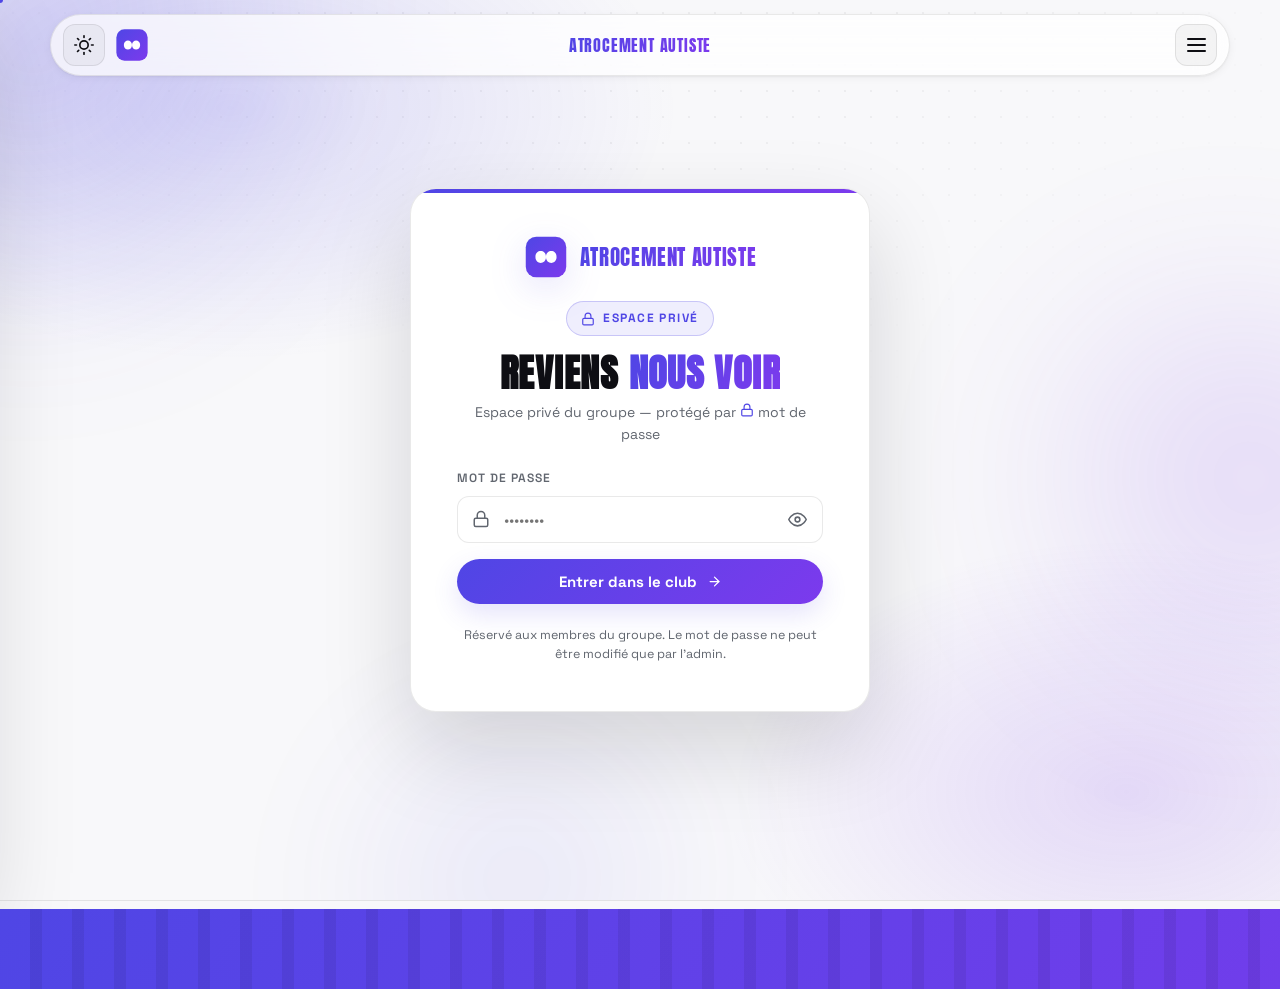
==== index.html @ 9465d2bf "Add files via upload" ====
<!doctype html>
<html lang="fr" data-theme="noir" data-mode="light">
<head>
<meta charset="utf-8">
<meta name="viewport" content="width=device-width, initial-scale=1, viewport-fit=cover">
<title>Atrocement Autiste — L'espace du groupe</title>
<meta name="description" content="Le site privé du groupe : archives, défis, actu, coffre-fort et jeux.">
<meta name="theme-color" content="#f8f8fa">
<link rel="manifest" href="manifest.json">
<link rel="icon" type="image/svg+xml" href="icons/logo.svg">
<link rel="icon" type="image/png" sizes="32x32" href="icons/icon-32.png">
<link rel="apple-touch-icon" href="icons/apple-touch-icon.png">
<meta name="apple-mobile-web-app-capable" content="yes">
<meta name="mobile-web-app-capable" content="yes">
<meta name="apple-mobile-web-app-status-bar-style" content="black-translucent">
<meta name="apple-mobile-web-app-title" content="Atrocement Autiste">
<script>
(function(){try{var t=localStorage.getItem('aa_theme')||'noir';var m=localStorage.getItem('aa_mode')||'light';var d=document.documentElement;d.setAttribute('data-theme',t);d.setAttribute('data-mode',m);}catch(e){}})();
</script>
<link rel="stylesheet" href="fonts/fonts.css">
<link rel="stylesheet" href="css/themes.css">
<link rel="stylesheet" href="css/styles.css">
</head>
<body>
<div class="cursor-dot"></div>
<div class="grid-fx"></div>
<div class="blobs"><div class="blob b1"></div><div class="blob b2"></div><div class="blob b3"></div></div>
<div class="transition-overlay"></div>

<div id="intro" aria-hidden="true">
  <div class="intro-inner">
    <h1 id="intro-title"></h1>
    <p id="intro-def"></p>
  </div>
</div>

<header class="nav">
  <div class="nav-inner">
    <div class="nav-left">
      <button class="icon-btn" id="theme-btn" aria-label="Changer le thème" aria-expanded="false">
        <span class="icon-moon" data-icon="moon"></span>
        <span class="icon-sun" data-icon="sun"></span>
      </button>
      <a href="index.html" class="no-transition logo-mark" aria-label="Accueil">
        <svg viewBox="0 0 100 100" fill="none" aria-hidden="true">
          <defs>
            <linearGradient id="navg" x1="0" y1="0" x2="1" y2="1">
              <stop offset="0" stop-color="var(--accent1)"/><stop offset="1" stop-color="var(--accent2)"/>
            </linearGradient>
          </defs>
          <rect x="4" y="4" width="92" height="92" rx="24" fill="url(#navg)"/>
          <path d="M 50 50 C 50 32 26 32 26 50 C 26 68 50 68 50 50 C 50 32 74 32 74 50 C 74 68 50 68 50 50 Z" fill="#fff"/>
        </svg>
      </a>
    </div>
    <a href="index.html" class="nav-center no-transition logo-word">Atrocement Autiste</a>
    <button class="icon-btn burger" id="burger-btn" aria-label="Ouvrir le menu" aria-expanded="false">
      <span class="bars"><span class="bar"></span><span class="bar"></span><span class="bar"></span></span>
    </button>
  </div>
</header>

<div class="panel-backdrop" id="theme-backdrop"></div>
<aside class="theme-panel" id="theme-panel" aria-label="Réglages du thème">
  <div class="panel-head">
    <span class="panel-logo" data-icon="sparkles"></span>
    <h3>Apparence</h3>
  </div>
  <p>Choisis tes couleurs et ton mode (clair ou sombre).</p>
  <div class="mode-switch">
    <button data-mode="light"><span data-icon="sun"></span> Clair</button>
    <button data-mode="dark"><span data-icon="moon"></span> Sombre</button>
  </div>
  <div class="theme-grid" id="theme-grid"></div>
  <div class="nick-field">
    <label for="nick-input">Ton pseudo</label>
    <input class="input" type="text" id="nick-input" placeholder="Comment t'appelles-tu ?" autocomplete="off" maxlength="30">
    <small>Utilisé pour signer tes posts, défis, etc.</small>
  </div>
</aside>

<nav class="menu" id="menu" aria-label="Menu principal">
  <span class="menu-eyebrow">Navigation</span>
  <div class="menu-links">
    <div class="menu-item"><a class="menu-link" href="index.html"><span class="idx">01</span><span class="grad">Accueil</span></a></div>
    <div class="menu-item"><a class="menu-link" href="archives.html"><span class="idx">02</span>Archives &amp; Nostalgie</a></div>
    <div class="menu-item"><a class="menu-link" href="defis.html"><span class="idx">03</span>Défis &amp; Vie de groupe</a></div>
    <div class="menu-item"><a class="menu-link" href="actualites.html"><span class="idx">04</span>Fil d'actualité</a></div>
    <div class="menu-item"><a class="menu-link" href="coffre.html"><span class="idx">05</span>Coffre-fort</a></div>
    <div class="menu-item"><a class="menu-link" href="ludique.html"><span class="idx">06</span>Ludique &amp; Divertissement</a></div>
  </div>
  <div class="menu-foot">
    <button class="btn sm" id="logout-btn">Se déconnecter <span data-icon="arrow"></span></button>
  </div>
</nav>

<main>
  <section class="hero" id="hero">
    <div class="container hero-inner">
      <div class="hero-emblem" id="hero-logo-wrap" aria-hidden="true">
        <div class="logo-badge" id="hero-logo">
          <svg viewBox="0 0 100 100" fill="none">
            <defs>
              <linearGradient id="hgrad" x1="0" y1="0" x2="1" y2="1">
                <stop offset="0" stop-color="var(--accent1)"/><stop offset="1" stop-color="var(--accent2)"/>
              </linearGradient>
            </defs>
            <rect x="4" y="4" width="92" height="92" rx="24" fill="url(#hgrad)"/>
            <path d="M 50 50 C 50 32 26 32 26 50 C 26 68 50 68 50 50 C 50 32 74 32 74 50 C 74 68 50 68 50 50 Z" fill="#fff"/>
          </svg>
        </div>
      </div>

      <span class="hero-kicker" data-reveal>Espace privé du groupe</span>
      <h1 class="hero-title" aria-label="Atrocement Autiste">
        <span class="line" data-reveal="clip">Atrocement</span>
        <span class="line" data-reveal="clip" style="--d:.12s"><span class="grad">Autiste</span></span>
      </h1>
      <p class="hero-sub" data-reveal style="--d:.25s">
        L'espace privé du groupe. Archives, défis, actu, trésor caché et jeux — tout est là, pour nous, rien que pour nous.
      </p>
      <div class="hero-cta" data-reveal style="--d:.35s">
        <a class="btn" href="ludique.html" data-magnetic>Explorer <span data-icon="arrow"></span></a>
        <a class="btn ghost" href="actualites.html">Fil d'actualité <span data-icon="send"></span></a>
      </div>
      <div class="hero-scroll" aria-hidden="true">
        <span>Défiler</span>
        <span class="mouse"></span>
      </div>
    </div>

    <div class="container hero-visual" data-reveal style="--d:.4s">
      <div class="code-card" aria-hidden="true">
        <div class="code-head">
          <span class="dot r"></span><span class="dot y"></span><span class="dot g"></span>
          <span class="t">le-coin-a-nous.js</span>
          <span class="code-status"><i></i> durable</span>
        </div>
        <div class="code-body">
          <div class="ln"><span class="no">01</span><span><span class="pr">■</span> <span class="kw">const</span> groupe = <span class="fn">group.open</span>({ id: <span class="st">"le-coin-a-nous"</span> });</span></div>
          <div class="ln"><span class="no">02</span><span></span></div>
          <div class="ln"><span class="no">03</span><span><span class="cm">// nos souvenirs ne se perdent jamais</span></span></div>
          <div class="ln"><span class="no">04</span><span><span class="kw">const</span> archives = <span class="kw">await</span> groupe.<span class="fn">run</span>(<span class="st">"sortir-les-archives"</span>, <span class="kw">async</span> () =&gt; {</span></div>
          <div class="ln"><span class="no">05</span><span>&nbsp;&nbsp;<span class="kw">return</span> museum.<span class="fn">sort</span>({ qui: <span class="st">"@nous"</span>, humeur: <span class="st">"nostalgie"</span> });</span></div>
          <div class="ln"><span class="no">06</span><span>});</span></div>
          <div class="ln"><span class="no">07</span><span></span></div>
          <div class="ln"><span class="no">08</span><span><span class="kw">const</span> defi = <span class="kw">await</span> groupe.<span class="fn">run</span>(<span class="st">"lancer-un-defi"</span>, () =&gt; {</span></div>
          <div class="ln"><span class="no">09</span><span>&nbsp;&nbsp;<span class="kw">return</span> groupe.<span class="fn">crash</span>({ avec: <span class="st">"@toi"</span>, categorie: <span class="st">"impossible"</span> });</span></div>
          <div class="ln"><span class="no">10</span><span>});</span></div>
          <div class="ln"><span class="no">11</span><span></span></div>
          <div class="ln"><span class="no">12</span><span><span class="kw">await</span> groupe.<span class="fn">vote</span>({ theme: <span class="st">"playlist"</span>, note: <span class="st">"🤘"</span> });</span></div>
          <div class="ln"><span class="no">13</span><span></span></div>
          <div class="ln"><span class="no">14</span><span><span class="kw">return</span> { etat: <span class="st">"increvable"</span>, amour: <span class="pn">Infinity</span> };<span class="caret-line"></span></span></div>
        </div>
      </div>
    </div>
  </section>

  <div class="marquee" aria-hidden="true">
    <div class="marquee-track" id="marquee-track"></div>
  </div>

  <section class="section">
    <div class="container">
      <span class="section-kicker" data-reveal>Le coin à nous</span>
      <h2 class="h2" data-reveal>Qu'est-ce qu'on <span class="grad">trouve ici ?</span></h2>
      <p class="lead" data-reveal style="--d:.1s">
        Six espaces pensés pour le groupe : garder nos souvenirs, se lancer des défis, suivre l'actu, cacher nos trésors et se marrer.
      </p>

      <div class="grid" style="margin-top:50px;">
        <a class="card col-3 hover-accent" href="archives.html" data-reveal>
          <span class="arrow" data-icon="arrow"></span>
          <span class="card-icon" data-icon="film"></span>
          <h3>Archives &amp; Nostalgie</h3>
          <p>Les photos, les souvenirs, les "tu te souviens quand…". Le musée du groupe.</p>
        </a>
        <a class="card col-3 hover-accent" href="defis.html" data-reveal style="--d:.08s">
          <span class="arrow" data-icon="arrow"></span>
          <span class="card-icon" data-icon="trophy"></span>
          <h3>Défis &amp; Vie de groupe</h3>
          <p>Des défis à se lancer, des choses à accomplir ensemble. Chacun son tour.</p>
        </a>
        <a class="card col-3 hover-accent" href="actualites.html" data-reveal style="--d:.16s">
          <span class="arrow" data-icon="arrow"></span>
          <span class="card-icon" data-icon="users"></span>
          <h3>Fil d'actualité</h3>
          <p>Les annonces, les sorties, les nouvelles de tout le monde. Toujours à jour.</p>
        </a>
        <a class="card col-3 hover-accent" href="coffre.html" data-reveal>
          <span class="arrow" data-icon="arrow"></span>
          <span class="card-icon" data-icon="lock"></span>
          <h3>Coffre-fort</h3>
          <p>Le trésor du groupe : liens, notes secrètes, fichiers. Bien planqué, promis.</p>
        </a>
        <a class="card col-3 hover-accent" href="ludique.html" data-reveal style="--d:.08s">
          <span class="arrow" data-icon="arrow"></span>
          <span class="card-icon" data-icon="dice"></span>
          <h3>Ludique &amp; Divertissement</h3>
          <p>Roulette, dé, balles magiques, votes… et la playlist commune.</p>
        </a>
        <a class="card col-3 hover-accent" href="ludique.html#playlist" data-reveal style="--d:.16s">
          <span class="arrow" data-icon="arrow"></span>
          <span class="card-icon" data-icon="music"></span>
          <h3>Playlist commune</h3>
          <p>Chacun ajoute ses sons, on vote pour les meilleurs. Le son du groupe.</p>
        </a>
      </div>
    </div>
  </section>

  <section class="section" style="padding-top:0;">
    <div class="container">
      <div class="grid">
        <div class="col-5" data-reveal>
          <span class="section-kicker">Le principe</span>
          <h2 class="h2" style="font-size:clamp(34px,5.5vw,62px);">Simple, fluide, <span class="grad">fait pour nous</span></h2>
          <p class="lead" style="margin-top:20px;">
            Un seul mot de passe pour tout le groupe, des pages rapides qui répondent sur mobile comme sur ordi, et des couleurs que chacun règle à sa sauce.
          </p>
          <div class="points">
            <div class="point">
              <span class="tick" data-icon="check"></span>
              <div><strong>Ça marche partout</strong><span>Ordinateur, téléphone, même hors connexion.</span></div>
            </div>
            <div class="point">
              <span class="tick" data-icon="check"></span>
              <div><strong>Installe-le comme une appli</strong><span>Un clic et le site vit sur ton écran d'accueil.</span></div>
            </div>
            <div class="point">
              <span class="tick" data-icon="check"></span>
              <div><strong>À ton goût</strong><span>Couleurs, mode clair ou sombre, chacun sa sauce.</span></div>
            </div>
          </div>
          <a class="btn ghost" href="coffre.html" style="margin-top:26px;" data-magnetic>Découvrir le coffre <span data-icon="lock"></span></a>
        </div>
        <div class="col-7" data-reveal style="--d:.15s">
          <div class="code-card" aria-hidden="true">
            <div class="code-head">
              <span class="dot r"></span><span class="dot y"></span><span class="dot g"></span>
              <span class="t">install.sh</span>
              <span class="code-status"><i></i> prêt</span>
            </div>
            <div class="code-body">
              <div class="ln"><span class="no">01</span><span>$ <span class="fn">install</span> --site <span class="st">"atrocement-autiste"</span></span></div>
              <div class="ln"><span class="no">02</span><span><span class="cm"># 6 espaces · 1 mot de passe · 0 pitié</span></span></div>
              <div class="ln"><span class="no">03</span><span><span class="kw">✓</span> archives <span class="kw">✓</span> defis <span class="kw">✓</span> actu</span></div>
              <div class="ln"><span class="no">04</span><span><span class="kw">✓</span> coffre-fort <span class="kw">✓</span> ludique <span class="kw">✓</span> playlist</span></div>
              <div class="ln"><span class="no">05</span><span></span></div>
              <div class="ln"><span class="no">06</span><span>Status : <span class="st">"increvable"</span> — <span class="pn">Infinity</span> fous rires<span class="caret-line"></span></span></div>
            </div>
          </div>
        </div>
      </div>
    </div>
  </section>

  <section class="section" style="padding-top:0;">
    <div class="container">
      <span class="section-kicker" data-reveal>En 3 étapes</span>
      <h2 class="h2" data-reveal>Comment ça <span class="grad">marche</span></h2>

      <div class="steps" style="margin-top:46px;">
        <div class="step" data-reveal>
          <span class="no">01</span>
          <h3>Connecte-toi</h3>
          <p>Un seul mot de passe pour tout le groupe. Personne d'autre n'entre.</p>
        </div>
        <div class="step" data-reveal style="--d:.1s">
          <span class="no">02</span>
          <h3>Explore</h3>
          <p>Archives, défis, actu, coffre et jeux — chacun son espace, tout rangé proprement.</p>
        </div>
        <div class="step" data-reveal style="--d:.2s">
          <span class="no">03</span>
          <h3>Installe</h3>
          <p>Ajoute le site à ton écran d'accueil. Ça marche même sans réseau.</p>
        </div>
      </div>

      <div class="badges" style="margin-top:44px;" data-reveal>
        <span class="badge"><span data-icon="lock"></span> 1 mot de passe</span>
        <span class="badge"><span data-icon="download"></span> Offline ready</span>
        <span class="badge"><span data-icon="heart"></span> ∞ fous rires</span>
        <span class="badge"><span data-icon="sparkles"></span> 0 bug (on croise les doigts)</span>
      </div>
    </div>
  </section>

  <section class="section" style="padding-top:0;">
    <div class="container">
      <div class="cta-card" data-reveal>
        <span class="section-kicker cta-kicker" style="color:rgba(255,255,255,.85);">Prêt ?</span>
        <h2 class="h2">La bande <span class="grad-light">reprend</span> la main</h2>
        <p class="lead">
          Ouvre la boîte à outils du groupe : roulette, dés, votes, playlist… et le reste.
        </p>
        <div class="hero-cta">
          <a class="btn" href="ludique.html" data-magnetic>Ouvrir la boîte à outils <span data-icon="arrow"></span></a>
        </div>
      </div>
    </div>
  </section>
</main>

<footer style="border-top:1px solid var(--line); padding:34px clamp(18px,4vw,44px); text-align:center; color:var(--text-dim); font-size:13px;">
  <p>Atrocement Autiste — fait par le groupe, pour le groupe. © 2026</p>
</footer>

<div class="toasts"></div>

<script src="js/store.js"></script>
<script src="js/app.js"></script>
</body>
</html>
---- fonts/fonts.css ----
/* Polices auto-hébergées */
@font-face{font-family:'Anton';font-style:normal;font-weight:400;font-display:swap;src:url(font-1.woff2) format('woff2');unicode-range:U+0102-0103, U+0110-0111, U+0128-0129, U+0168-0169, U+01A0-01A1, U+01AF-01B0, U+0300-0301, U+0303-0304, U+0308-0309, U+0323, U+0329, U+1EA0-1EF9, U+20AB;}
@font-face{font-family:'Anton';font-style:normal;font-weight:400;font-display:swap;src:url(font-2.woff2) format('woff2');unicode-range:U+0100-02BA, U+02BD-02C5, U+02C7-02CC, U+02CE-02D7, U+02DD-02FF, U+0304, U+0308, U+0329, U+1D00-1DBF, U+1E00-1E9F, U+1EF2-1EFF, U+2020, U+20A0-20AB, U+20AD-20C0, U+2113, U+2C60-2C7F, U+A720-A7FF;}
@font-face{font-family:'Anton';font-style:normal;font-weight:400;font-display:swap;src:url(font-3.woff2) format('woff2');unicode-range:U+0000-00FF, U+0131, U+0152-0153, U+02BB-02BC, U+02C6, U+02DA, U+02DC, U+0304, U+0308, U+0329, U+2000-206F, U+20AC, U+2122, U+2191, U+2193, U+2212, U+2215, U+FEFF, U+FFFD;}
@font-face{font-family:'Space Grotesk';font-style:normal;font-weight:400;font-display:swap;src:url(font-4.woff2) format('woff2');unicode-range:U+0102-0103, U+0110-0111, U+0128-0129, U+0168-0169, U+01A0-01A1, U+01AF-01B0, U+0300-0301, U+0303-0304, U+0308-0309, U+0323, U+0329, U+1EA0-1EF9, U+20AB;}
@font-face{font-family:'Space Grotesk';font-style:normal;font-weight:400;font-display:swap;src:url(font-5.woff2) format('woff2');unicode-range:U+0100-02BA, U+02BD-02C5, U+02C7-02CC, U+02CE-02D7, U+02DD-02FF, U+0304, U+0308, U+0329, U+1D00-1DBF, U+1E00-1E9F, U+1EF2-1EFF, U+2020, U+20A0-20AB, U+20AD-20C0, U+2113, U+2C60-2C7F, U+A720-A7FF;}
@font-face{font-family:'Space Grotesk';font-style:normal;font-weight:400;font-display:swap;src:url(font-6.woff2) format('woff2');unicode-range:U+0000-00FF, U+0131, U+0152-0153, U+02BB-02BC, U+02C6, U+02DA, U+02DC, U+0304, U+0308, U+0329, U+2000-206F, U+20AC, U+2122, U+2191, U+2193, U+2212, U+2215, U+FEFF, U+FFFD;}
@font-face{font-family:'Space Grotesk';font-style:normal;font-weight:500;font-display:swap;src:url(font-4.woff2) format('woff2');unicode-range:U+0102-0103, U+0110-0111, U+0128-0129, U+0168-0169, U+01A0-01A1, U+01AF-01B0, U+0300-0301, U+0303-0304, U+0308-0309, U+0323, U+0329, U+1EA0-1EF9, U+20AB;}
@font-face{font-family:'Space Grotesk';font-style:normal;font-weight:500;font-display:swap;src:url(font-5.woff2) format('woff2');unicode-range:U+0100-02BA, U+02BD-02C5, U+02C7-02CC, U+02CE-02D7, U+02DD-02FF, U+0304, U+0308, U+0329, U+1D00-1DBF, U+1E00-1E9F, U+1EF2-1EFF, U+2020, U+20A0-20AB, U+20AD-20C0, U+2113, U+2C60-2C7F, U+A720-A7FF;}
@font-face{font-family:'Space Grotesk';font-style:normal;font-weight:500;font-display:swap;src:url(font-6.woff2) format('woff2');unicode-range:U+0000-00FF, U+0131, U+0152-0153, U+02BB-02BC, U+02C6, U+02DA, U+02DC, U+0304, U+0308, U+0329, U+2000-206F, U+20AC, U+2122, U+2191, U+2193, U+2212, U+2215, U+FEFF, U+FFFD;}
@font-face{font-family:'Space Grotesk';font-style:normal;font-weight:600;font-display:swap;src:url(font-4.woff2) format('woff2');unicode-range:U+0102-0103, U+0110-0111, U+0128-0129, U+0168-0169, U+01A0-01A1, U+01AF-01B0, U+0300-0301, U+0303-0304, U+0308-0309, U+0323, U+0329, U+1EA0-1EF9, U+20AB;}
@font-face{font-family:'Space Grotesk';font-style:normal;font-weight:600;font-display:swap;src:url(font-5.woff2) format('woff2');unicode-range:U+0100-02BA, U+02BD-02C5, U+02C7-02CC, U+02CE-02D7, U+02DD-02FF, U+0304, U+0308, U+0329, U+1D00-1DBF, U+1E00-1E9F, U+1EF2-1EFF, U+2020, U+20A0-20AB, U+20AD-20C0, U+2113, U+2C60-2C7F, U+A720-A7FF;}
@font-face{font-family:'Space Grotesk';font-style:normal;font-weight:600;font-display:swap;src:url(font-6.woff2) format('woff2');unicode-range:U+0000-00FF, U+0131, U+0152-0153, U+02BB-02BC, U+02C6, U+02DA, U+02DC, U+0304, U+0308, U+0329, U+2000-206F, U+20AC, U+2122, U+2191, U+2193, U+2212, U+2215, U+FEFF, U+FFFD;}
@font-face{font-family:'Space Grotesk';font-style:normal;font-weight:700;font-display:swap;src:url(font-4.woff2) format('woff2');unicode-range:U+0102-0103, U+0110-0111, U+0128-0129, U+0168-0169, U+01A0-01A1, U+01AF-01B0, U+0300-0301, U+0303-0304, U+0308-0309, U+0323, U+0329, U+1EA0-1EF9, U+20AB;}
@font-face{font-family:'Space Grotesk';font-style:normal;font-weight:700;font-display:swap;src:url(font-5.woff2) format('woff2');unicode-range:U+0100-02BA, U+02BD-02C5, U+02C7-02CC, U+02CE-02D7, U+02DD-02FF, U+0304, U+0308, U+0329, U+1D00-1DBF, U+1E00-1E9F, U+1EF2-1EFF, U+2020, U+20A0-20AB, U+20AD-20C0, U+2113, U+2C60-2C7F, U+A720-A7FF;}
@font-face{font-family:'Space Grotesk';font-style:normal;font-weight:700;font-display:swap;src:url(font-6.woff2) format('woff2');unicode-range:U+0000-00FF, U+0131, U+0152-0153, U+02BB-02BC, U+02C6, U+02DA, U+02DC, U+0304, U+0308, U+0329, U+2000-206F, U+20AC, U+2122, U+2191, U+2193, U+2212, U+2215, U+FEFF, U+FFFD;}
---- css/themes.css ----
/* =========================================================
   Thèmes — Atrocement Autiste
   Tokens globaux + mode clair/sombre + 8 accents colorés.
   ========================================================= */

:root {
  --font-display: 'Anton', 'Arial Black', 'Impact', sans-serif;
  --font-body: 'Space Grotesk', system-ui, -apple-system, 'Segoe UI', sans-serif;
  --font-mono: ui-monospace, 'Cascadia Code', 'JetBrains Mono', 'Fira Code', 'Space Grotesk', monospace;
  --radius: 18px;
  --radius-sm: 12px;
  --radius-lg: 26px;
  --maxw: 1180px;
  --dur: .35s;
  --ease: cubic-bezier(.22, 1, .36, 1);
}

/* ---------- CLAIR (défaut) ---------- */
:root, :root[data-mode='light'] {
  --bg: #f8f8fa;
  --bg-soft: #f0f0f3;
  --bg-card: #ffffff;
  --bg-elev: #ffffff;
  --text: #0e0e13;
  --text-dim: #61666f;
  --line: rgba(14, 14, 19, .09);
  --line-strong: rgba(14, 14, 19, .18);
  --accent1: #4f46e5;
  --accent2: #7c3aed;
  --glow: rgba(79, 70, 229, .15);
  --overlay: rgba(250, 250, 252, .9);
  --nav-bg: rgba(255, 255, 255, .72);
  --glass: rgba(14, 14, 19, .04);
  --shadow-sm: 0 1px 2px rgba(14, 14, 19, .05), 0 2px 8px rgba(14, 14, 19, .05);
  --shadow: 0 12px 36px rgba(14, 14, 19, .09);
  --shadow-lg: 0 36px 90px rgba(14, 14, 19, .15);
  color-scheme: light;
}

/* ---------- SOMBRE ---------- */
:root[data-mode='dark'] {
  --bg: #0b0c12;
  --bg-soft: #13141a;
  --bg-card: rgba(255, 255, 255, .04);
  --bg-elev: #15161d;
  --text: #f3f4f8;
  --text-dim: #9aa1ae;
  --line: rgba(255, 255, 255, .09);
  --line-strong: rgba(255, 255, 255, .2);
  --accent1: #818cf8;
  --accent2: #a78bfa;
  --glow: rgba(129, 140, 248, .22);
  --overlay: rgba(8, 9, 14, .92);
  --nav-bg: rgba(11, 12, 18, .66);
  --glass: rgba(255, 255, 255, .05);
  --shadow-sm: 0 1px 2px rgba(0, 0, 0, .3), 0 2px 8px rgba(0, 0, 0, .3);
  --shadow: 0 12px 36px rgba(0, 0, 0, .4);
  --shadow-lg: 0 36px 90px rgba(0, 0, 0, .55);
  color-scheme: dark;
}

/* ---------- ACCENTS (thèmes) ---------- */
[data-theme='noir'] {
  --accent1: #4f46e5;
  --accent2: #7c3aed;
  --glow: rgba(79, 70, 229, .16);
}
[data-theme='neon'] {
  --accent1: #06b6d4;
  --accent2: #e11d8f;
  --glow: rgba(6, 182, 212, .16);
}
[data-theme='foret'] {
  --accent1: #059669;
  --accent2: #d97706;
  --glow: rgba(5, 150, 105, .16);
}
[data-theme='ocean'] {
  --accent1: #0ea5e9;
  --accent2: #6366f1;
  --glow: rgba(14, 165, 233, .16);
}
[data-theme='coucher'] {
  --accent1: #f97316;
  --accent2: #e11d48;
  --glow: rgba(249, 115, 22, .16);
}
[data-theme='candy'] {
  --accent1: #ec4899;
  --accent2: #8b5cf6;
  --glow: rgba(236, 72, 153, .16);
}
[data-theme='aurore'] {
  --accent1: #65a30d;
  --accent2: #0891b2;
  --glow: rgba(101, 163, 13, .16);
}
[data-theme='mono'] {
  --accent1: #6b7280;
  --accent2: #9ca3af;
  --glow: rgba(107, 114, 128, .16);
}
[data-theme='mono'][data-mode='light'] {
  --accent1: #111827;
  --accent2: #4b5563;
  --glow: rgba(17, 24, 39, .14);
}
---- css/styles.css ----
/* =========================================================
   Atrocement Autiste — design « inngest »
   Refonte complète : base claire, points de grille subtils,
   halos doux, pilules, fenêtres de code sombres, motion douce.
   ========================================================= */

/* ============ BASE ============ */
*, *::before, *::after { box-sizing: border-box; margin: 0; padding: 0; }

html { -webkit-text-size-adjust: 100%; scroll-behavior: auto; }

[data-lenis-prevent] { overscroll-behavior: contain; }

body {
  font-family: var(--font-body);
  background: var(--bg);
  color: var(--text);
  line-height: 1.55;
  overflow-x: hidden;
  -webkit-font-smoothing: antialiased;
  transition: background-color .45s ease, color .45s ease;
}

::selection { background: var(--accent1); color: #fff; }

img, svg, video { display: block; max-width: 100%; }
a { color: inherit; text-decoration: none; }
button { font-family: inherit; cursor: pointer; }
input, textarea, select { font-family: inherit; }

::-webkit-scrollbar { width: 10px; }
::-webkit-scrollbar-track { background: var(--bg); }
::-webkit-scrollbar-thumb { background: color-mix(in srgb, var(--accent1) 38%, transparent); border-radius: 99px; }
::-webkit-scrollbar-thumb:hover { background: var(--accent1); }

:focus-visible { outline: 2px solid var(--accent1); outline-offset: 3px; border-radius: 6px; }

/* ============ FOND : halos + grille de points ============ */
.blobs { position: fixed; inset: 0; z-index: -1; overflow: hidden; pointer-events: none; }
.blob {
  position: absolute; border-radius: 50%; filter: blur(90px);
  opacity: .3; will-change: transform;
  animation: blobFloat 30s ease-in-out infinite alternate;
}
.blob.b1 { width: 44vw; height: 44vw; left: -12vw; top: -18vh; background: radial-gradient(circle at 30% 30%, var(--accent1), transparent 62%); opacity: .26; }
.blob.b2 { width: 40vw; height: 40vw; right: -14vw; top: 30vh; background: radial-gradient(circle at 60% 40%, var(--accent2), transparent 62%); opacity: .2; animation-delay: -10s; }
.blob.b3 { width: 30vw; height: 30vw; left: 28vw; bottom: -16vw; background: radial-gradient(circle at 40% 40%, var(--accent1), transparent 62%); opacity: .14; animation-delay: -20s; }
@keyframes blobFloat {
  0% { transform: translate(0, 0) scale(1); }
  50% { transform: translate(4vw, -3vh) scale(1.06); }
  100% { transform: translate(-3vw, 4vh) scale(.96); }
}

.grid-fx {
  position: fixed; inset: 0; z-index: -2; pointer-events: none;
  background-image: radial-gradient(var(--line) 1px, transparent 1px);
  background-size: 26px 26px;
  mask-image: radial-gradient(ellipse 85% 65% at 50% 0%, #000 22%, transparent 72%);
  -webkit-mask-image: radial-gradient(ellipse 85% 65% at 50% 0%, #000 22%, transparent 72%);
  opacity: .55;
}

/* ============ CURSEUR CUSTOM ============ */
@media (hover: hover) and (pointer: fine) {
  .cursor-dot {
    position: fixed; top: 0; left: 0; z-index: 9999; pointer-events: none;
    border-radius: 50%; transform: translate(-50%, -50%);
    opacity: 0; transition: opacity .25s;
  }
  .cursor-dot { width: 6px; height: 6px; background: var(--accent1); }
  html.has-cursor .cursor-dot { opacity: 1; }
  html.has-cursor body { cursor: none; }
  html.has-cursor a, html.has-cursor button, html.has-cursor input, html.has-cursor textarea, html.has-cursor select, html.has-cursor [role='button'] { cursor: none; }
}

/* ============ ICONES / BOUTONS D'ICONE ============ */
[data-icon] svg { width: 1em; height: 1em; }
span[data-icon] { display: inline-flex; line-height: 1; }

.icon-btn {
  position: relative; width: 42px; height: 42px; border-radius: 12px;
  display: grid; place-items: center; border: 1px solid var(--line);
  background: var(--glass); color: var(--text);
  transition: transform .3s var(--ease), border-color .3s, box-shadow .3s, background .3s;
  overflow: hidden;
}
.icon-btn:hover {
  transform: translateY(-2px);
  border-color: var(--accent1);
  box-shadow: 0 8px 20px var(--glow);
  background: var(--bg-card);
}
.icon-btn svg { width: 20px; height: 20px; }

.icon-btn .icon-moon, .icon-btn .icon-sun { position: absolute; transition: transform .3s var(--ease), opacity .3s; }
.icon-btn .icon-moon { opacity: 1; transform: scale(1) rotate(0); }
.icon-btn .icon-sun { opacity: 0; transform: scale(.4) rotate(-90deg); }
[data-mode='light'] .icon-btn .icon-moon { opacity: 0; transform: scale(.4) rotate(90deg); }
[data-mode='light'] .icon-btn .icon-sun { opacity: 1; transform: scale(1) rotate(0); }

.icon-btn.sm { width: 36px; height: 36px; border-radius: 10px; }
.icon-btn.sm svg { width: 17px; height: 17px; }
.icon-btn.ghosty { background: transparent; border-color: var(--line); }
.icon-btn.ghosty:hover { border-color: var(--accent1); color: var(--accent1); background: color-mix(in srgb, var(--accent1) 8%, transparent); }

/* burger */
.burger { display: grid; place-items: center; }
.burger .bars { width: 19px; height: 14px; position: relative; }
.burger .bar {
  position: absolute; left: 0; width: 100%; height: 2px; background: currentColor;
  border-radius: 2px; transition: transform .35s var(--ease), opacity .2s, top .35s var(--ease);
}
.burger .bar:nth-child(1) { top: 0; }
.burger .bar:nth-child(2) { top: 6px; }
.burger .bar:nth-child(3) { top: 12px; }
.icon-btn.open .bar:nth-child(1) { top: 6px; transform: rotate(45deg); }
.icon-btn.open .bar:nth-child(2) { opacity: 0; transform: scaleX(0); }
.icon-btn.open .bar:nth-child(3) { top: 6px; transform: rotate(-45deg); }

/* ============ NAV (pilule flottante) ============ */
.nav {
  position: fixed; top: 14px; left: 0; right: 0; z-index: 800;
  display: flex; justify-content: center;
  padding: 0 clamp(14px, 3vw, 28px);
  pointer-events: none;
  transition: top .3s var(--ease);
}
.nav-inner {
  position: relative;
  display: flex; align-items: center; justify-content: space-between; gap: 10px;
  width: 100%; max-width: var(--maxw);
  padding: 9px 12px;
  border: 1px solid var(--line); border-radius: 999px;
  background: var(--nav-bg);
  backdrop-filter: blur(18px); -webkit-backdrop-filter: blur(18px);
  box-shadow: var(--shadow-sm);
  pointer-events: auto;
  transition: background-color .4s, box-shadow .4s, border-color .4s;
}
.nav.scrolled .nav-inner { background: var(--bg-elev); box-shadow: var(--shadow); }

.nav-left { display: flex; align-items: center; gap: 10px; }

.logo-mark { flex-shrink: 0; display: block; transition: transform .4s var(--ease); }
.logo-mark svg { width: 34px; height: 34px; }
.logo-mark:hover { transform: rotate(8deg) scale(1.06); }

.logo-word {
  font-family: var(--font-display); font-size: 16px; letter-spacing: .05em; text-transform: uppercase;
  background: linear-gradient(120deg, var(--accent1), var(--accent2));
  -webkit-background-clip: text; background-clip: text; color: transparent;
  white-space: nowrap;
}
.nav-center { position: absolute; left: 50%; transform: translateX(-50%); display: flex; align-items: center; gap: 10px; }

/* ============ MENU PLEIN ECRAN ============ */
.menu {
  position: fixed; inset: 0; z-index: 790;
  background: var(--overlay);
  backdrop-filter: blur(24px); -webkit-backdrop-filter: blur(24px);
  display: flex; flex-direction: column; justify-content: center;
  padding: 90px clamp(22px, 7vw, 96px);
  opacity: 0; visibility: hidden; transition: opacity .5s var(--ease), visibility .5s;
}
.menu.open { opacity: 1; visibility: visible; }

.menu-eyebrow {
  font-size: 12px; font-weight: 700; letter-spacing: .24em; text-transform: uppercase;
  color: var(--text-dim); margin-bottom: 18px; display: inline-flex; align-items: center; gap: 10px;
}
.menu-eyebrow::before { content: ''; width: 26px; height: 2px; background: var(--accent1); border-radius: 2px; }

.menu-links { display: flex; flex-direction: column; gap: 4px; }
.menu-item { opacity: 0; transform: translateY(28px); transition: opacity .55s var(--ease), transform .55s var(--ease); }
.menu.open .menu-item { opacity: 1; transform: translateY(0); }

.menu-link {
  display: inline-flex; align-items: baseline; gap: 18px; width: fit-content;
  font-family: var(--font-display); font-weight: 400;
  font-size: clamp(30px, 6.5vw, 62px); line-height: 1.12; text-transform: uppercase; letter-spacing: .01em;
  padding: .08em 0; position: relative; color: var(--text);
  transition: color .3s, transform .5s var(--ease);
}
.menu-link .idx { font-family: var(--font-body); font-size: 12px; color: var(--text-dim); font-weight: 700; letter-spacing: .12em; }
.menu-link span.grad {
  background: linear-gradient(120deg, var(--accent1), var(--accent2));
  -webkit-background-clip: text; background-clip: text; color: transparent;
}
.menu-link:hover { color: var(--accent1); transform: translateX(12px); }
.menu-link::after {
  content: ''; position: absolute; left: 0; bottom: .1em; height: 3px; width: 100%;
  background: linear-gradient(90deg, var(--accent1), var(--accent2));
  transform: scaleX(0); transform-origin: left; transition: transform .4s var(--ease);
}
.menu-link:hover::after { transform: scaleX(1); }

.menu-foot { margin-top: 42px; display: flex; flex-wrap: wrap; gap: 14px; align-items: center; }
.menu-foot .btn { text-transform: uppercase; font-size: 12.5px; letter-spacing: .08em; }

/* ============ PANNEAU THEME ============ */
.panel-backdrop {
  position: fixed; inset: 0; z-index: 810; background: rgba(13, 15, 20, .4);
  opacity: 0; visibility: hidden; transition: opacity .4s, visibility .4s;
}
.panel-backdrop.open { opacity: 1; visibility: visible; }

.theme-panel {
  position: fixed; top: 0; left: 0; bottom: 0; z-index: 820; width: min(360px, 88vw);
  background: var(--bg-elev); border-right: 1px solid var(--line);
  padding: 66px 26px 30px; transform: translateX(-105%);
  transition: transform .5s var(--ease);
  overflow-y: auto; box-shadow: var(--shadow-lg);
}
.theme-panel.open { transform: translateX(0); }
.panel-head { display: flex; align-items: center; gap: 12px; margin-bottom: 6px; }
.panel-logo {
  width: 36px; height: 36px; border-radius: 11px; display: grid; place-items: center; flex-shrink: 0;
  background: linear-gradient(135deg, var(--accent1), var(--accent2)); color: #fff;
  box-shadow: 0 8px 20px var(--glow);
}
.panel-logo svg { width: 18px; height: 18px; }
.theme-panel h3 { font-family: var(--font-display); text-transform: uppercase; font-size: 20px; letter-spacing: .02em; font-weight: 400; }
.theme-panel p { color: var(--text-dim); font-size: 13.5px; margin-bottom: 22px; }

.mode-switch {
  display: flex; background: var(--bg-soft); border: 1px solid var(--line); border-radius: 999px; padding: 4px; gap: 4px; margin-bottom: 24px;
}
.mode-switch button {
  flex: 1; padding: 9px 12px; border-radius: 999px; border: 0; background: transparent;
  color: var(--text-dim); font-size: 13px; font-weight: 600; transition: all .3s;
  display: flex; align-items: center; justify-content: center; gap: 8px;
}
.mode-switch button svg { width: 15px; height: 15px; }
.mode-switch button.active { background: var(--accent1); color: #fff; box-shadow: 0 6px 18px var(--glow); }

.theme-grid { display: grid; grid-template-columns: repeat(2, 1fr); gap: 10px; }
.theme-swatch {
  border: 1px solid var(--line); border-radius: var(--radius-sm); background: var(--bg-card);
  padding: 10px; text-align: left; color: var(--text);
  transition: transform .3s var(--ease), border-color .3s, box-shadow .3s;
}
.theme-swatch:hover { transform: translateY(-3px); border-color: var(--accent1); box-shadow: var(--shadow-sm); }
.theme-swatch.active { border-color: var(--accent1); box-shadow: 0 0 0 1px var(--accent1), 0 8px 20px var(--glow); }
.swatch-dot {
  width: 100%; height: 34px; border-radius: 8px; margin-bottom: 8px;
  border: 1px solid rgba(14, 14, 19, .08);
  background: linear-gradient(120deg, var(--s1), var(--s2));
}
.theme-swatch span { font-size: 12.5px; font-weight: 600; }

.install-app { width: 100%; margin-top: 24px; }
.install-app svg { width: 16px; height: 16px; }

/* ============ BOUTONS ============ */
.btn {
  display: inline-flex; align-items: center; justify-content: center; gap: 10px;
  padding: 13px 26px; border-radius: 999px; border: 0; font-weight: 700; font-size: 15px;
  color: #fff; position: relative; overflow: hidden;
  background: linear-gradient(135deg, var(--accent1), var(--accent2));
  box-shadow: 0 10px 26px var(--glow);
  transition: transform .3s var(--ease), box-shadow .3s var(--ease), filter .3s;
}
.btn:hover { transform: translateY(-3px) scale(1.02); box-shadow: 0 18px 40px var(--glow); filter: brightness(1.06); }
.btn:active { transform: translateY(-1px) scale(.99); }
.btn::after {
  content: ''; position: absolute; inset: 0;
  background: linear-gradient(120deg, transparent 30%, rgba(255, 255, 255, .3) 50%, transparent 70%);
  transform: translateX(-120%);
}
.btn:hover::after { animation: shine .8s var(--ease); }
@keyframes shine { to { transform: translateX(120%); } }

.btn.ghost {
  background: transparent; color: var(--text);
  border: 1px solid var(--line-strong); box-shadow: none;
}
.btn.ghost:hover { border-color: var(--accent1); color: var(--accent1); box-shadow: 0 10px 26px var(--glow); filter: none; }
.btn.sm { padding: 9px 17px; font-size: 13px; }
.btn.danger { background: linear-gradient(135deg, #f43f5e, #fb7185); box-shadow: 0 8px 24px rgba(244, 63, 94, .28); }
.btn.ghost.danger { background: transparent; color: #f43f5e; border-color: rgba(244, 63, 94, .4); box-shadow: none; }
.btn.ghost.danger:hover { background: rgba(244, 63, 94, .1); }

/* ============ LAYOUT ============ */
main { padding: 0 clamp(18px, 4vw, 44px); }
.section { padding: clamp(60px, 9vw, 120px) 0; position: relative; }
.container { max-width: var(--maxw); margin: 0 auto; }
.page-enter { animation: pageIn .6s var(--ease) both; }
@keyframes pageIn { from { opacity: 0; transform: translateY(18px); } to { opacity: 1; transform: none; } }

/* ============ TITRES ============ */
.hero-kicker {
  display: inline-flex; align-items: center; gap: 10px;
  padding: 8px 16px; border-radius: 999px;
  border: 1px solid color-mix(in srgb, var(--accent1) 30%, transparent);
  background: color-mix(in srgb, var(--accent1) 8%, transparent);
  font-size: 12px; font-weight: 700; letter-spacing: .18em; text-transform: uppercase;
  color: var(--accent1); margin-bottom: 26px;
}
.hero-kicker::before { content: ''; width: 7px; height: 7px; border-radius: 50%; background: var(--accent1); box-shadow: 0 0 0 4px color-mix(in srgb, var(--accent1) 16%, transparent); }

.hero {
  min-height: 100svh; display: flex; flex-direction: column; justify-content: center;
  padding: 140px 0 40px; position: relative;
}
.hero-inner { display: flex; flex-direction: column; align-items: center; text-align: center; }
.hero-emblem { display: grid; place-items: center; margin-bottom: 28px; }
.logo-badge {
  width: 72px; height: 72px; border-radius: 22px; padding: 12px;
  background: var(--bg-card); border: 1px solid var(--line); box-shadow: var(--shadow);
  transform-style: preserve-3d; transition: transform .4s var(--ease), box-shadow .4s var(--ease);
}
.logo-badge:hover { transform: scale(1.06) rotate(-3deg); box-shadow: var(--shadow-lg); }
.logo-badge svg { width: 100%; height: 100%; filter: drop-shadow(0 10px 18px var(--glow)); }

.hero-title {
  font-family: var(--font-display); font-weight: 400;
  font-size: clamp(64px, 15vw, 190px);
  line-height: .9; text-transform: uppercase; letter-spacing: .01em;
  overflow: hidden;
}
.hero-title .line { display: block; }
.hero-title .grad {
  background: linear-gradient(115deg, var(--accent1) 10%, var(--accent2) 60%, var(--accent1) 110%);
  background-size: 220% 100%;
  -webkit-background-clip: text; background-clip: text; color: transparent;
  animation: gradShift 6s ease infinite;
}
@keyframes gradShift { 0%, 100% { background-position: 0% 0; } 50% { background-position: 100% 0; } }

.hero-sub { margin-top: 26px; max-width: 620px; color: var(--text-dim); font-size: clamp(16px, 2vw, 19px); }
.hero-cta { display: flex; gap: 14px; align-items: center; justify-content: center; flex-wrap: wrap; margin-top: 34px; }
.hero-cta .btn { margin-top: 6px; }

.hero-visual { margin-top: clamp(40px, 6vw, 64px); }

.hero-scroll {
  margin-top: 54px; color: var(--text-dim); font-size: 11px; letter-spacing: .2em; text-transform: uppercase;
  display: flex; flex-direction: column; align-items: center; gap: 10px;
}
.hero-scroll .mouse { width: 24px; height: 38px; border: 1.5px solid var(--line-strong); border-radius: 14px; position: relative; }
.hero-scroll .mouse::after {
  content: ''; position: absolute; left: 50%; top: 7px; width: 4px; height: 8px;
  background: var(--accent1); border-radius: 4px; transform: translateX(-50%);
  animation: wheel 1.6s var(--ease) infinite;
}
@keyframes wheel { 0% { opacity: 1; transform: translate(-50%, 0); } 70% { opacity: 0; transform: translate(-50%, 12px); } 100% { opacity: 0; } }

.section-kicker {
  display: inline-flex; align-items: center; gap: 10px;
  font-size: 12px; font-weight: 700; letter-spacing: .2em; text-transform: uppercase;
  color: var(--accent1); margin-bottom: 16px;
}
.section-kicker::before { content: ''; width: 28px; height: 2px; background: var(--accent1); border-radius: 2px; }
.kicker-index {
  display: inline-grid; place-items: center; min-width: 30px; height: 22px; padding: 0 6px;
  border-radius: 99px; background: var(--bg-card); border: 1px solid var(--line);
  color: var(--text-dim); font-family: var(--font-mono); font-size: 11px; font-weight: 700;
}

.h2 {
  font-family: var(--font-display); font-weight: 400;
  font-size: clamp(40px, 8vw, 84px); line-height: .98; text-transform: uppercase; letter-spacing: .005em;
}
.h2 .grad {
  background: linear-gradient(115deg, var(--accent1), var(--accent2));
  -webkit-background-clip: text; background-clip: text; color: transparent;
}
.lead { color: var(--text-dim); max-width: 640px; font-size: clamp(15px, 2vw, 18px); margin-top: 16px; }

/* ============ FENETRE DE CODE (façon inngest) ============ */
.code-card {
  background: #0c0e13; border: 1px solid rgba(255, 255, 255, .09);
  border-radius: var(--radius); overflow: hidden;
  box-shadow: 0 34px 90px rgba(12, 14, 19, .3);
}
.code-card .code-head {
  display: flex; align-items: center; gap: 8px; padding: 13px 16px;
  border-bottom: 1px solid rgba(255, 255, 255, .07);
}
.code-card .code-head .dot { width: 10px; height: 10px; border-radius: 50%; }
.code-card .code-head .dot.r { background: #f87171; }
.code-card .code-head .dot.y { background: #fbbf24; }
.code-card .code-head .dot.g { background: #34d399; }
.code-card .code-head .t {
  margin-left: 10px; font-size: 12px; color: #71717a; font-family: var(--font-mono);
}
.code-card .code-status {
  margin-left: auto; display: inline-flex; align-items: center; gap: 7px;
  font-size: 11px; font-weight: 600; color: #6ee7b7; font-family: var(--font-mono);
}
.code-card .code-status i {
  width: 7px; height: 7px; border-radius: 50%; background: #34d399;
  box-shadow: 0 0 0 0 rgba(52, 211, 153, .6); animation: pulseDot 2s ease infinite;
}
@keyframes pulseDot {
  0% { box-shadow: 0 0 0 0 rgba(52, 211, 153, .55); }
  70% { box-shadow: 0 0 0 7px rgba(52, 211, 153, 0); }
  100% { box-shadow: 0 0 0 0 rgba(52, 211, 153, 0); }
}
.code-card .code-body {
  padding: 18px 20px; font-family: var(--font-mono);
  font-size: 13px; line-height: 1.9; color: #d4d4d8; overflow-x: auto;
}
.code-card .code-body .ln { display: flex; gap: 16px; white-space: pre; }
.code-card .code-body .no { color: #4b5563; user-select: none; width: 16px; text-align: right; flex-shrink: 0; }
.code-card .code-body .cm { color: #6b7280; font-style: italic; }
.code-card .code-body .fn { color: #a5b4fc; }
.code-card .code-body .kw { color: #7dd3fc; }
.code-card .code-body .st { color: #86efac; }
.code-card .code-body .pn { color: #f0abfc; }
.code-card .code-body .pr { color: #818cf8; font-weight: 700; }
.code-card .caret-line {
  display: inline-block; width: 8px; height: 15px; margin-left: 4px;
  background: #818cf8; vertical-align: -2px; animation: caretBlink 1.1s steps(1) infinite;
}

/* ============ MARQUEE ============ */
.marquee {
  overflow: hidden; white-space: nowrap; padding: 20px 0;
  border-top: 1px solid var(--line); border-bottom: 1px solid var(--line);
  mask-image: linear-gradient(90deg, transparent, #000 8%, #000 92%, transparent);
  -webkit-mask-image: linear-gradient(90deg, transparent, #000 8%, #000 92%, transparent);
}
.marquee-track { display: inline-flex; gap: 54px; animation: marquee 26s linear infinite; will-change: transform; }
.marquee-track span {
  font-family: var(--font-display); text-transform: uppercase; font-size: clamp(20px, 3.4vw, 32px);
  letter-spacing: .02em; color: var(--text); opacity: .85;
}
.marquee-track .sep { color: var(--accent1); opacity: 1; }
@keyframes marquee { to { transform: translateX(-50%); } }

/* ============ CARTES / GRILLES ============ */
.grid { display: grid; gap: 20px; grid-template-columns: repeat(12, 1fr); }
.card {
  display: block;
  background: var(--bg-card); border: 1px solid var(--line); border-radius: var(--radius);
  padding: 26px; position: relative; overflow: hidden; box-shadow: var(--shadow-sm);
  transition: transform .45s var(--ease), border-color .45s, box-shadow .45s, background .45s;
}
.card:hover { transform: translateY(-6px); border-color: color-mix(in srgb, var(--accent1) 45%, transparent); box-shadow: var(--shadow); background: var(--bg-elev); }
.card .card-icon {
  width: 46px; height: 46px; border-radius: 14px; display: grid; place-items: center; margin-bottom: 18px;
  background: color-mix(in srgb, var(--accent1) 10%, transparent);
  color: var(--accent1); border: 1px solid color-mix(in srgb, var(--accent1) 18%, transparent);
  transition: transform .35s var(--ease), background .35s, color .35s;
}
.card:hover .card-icon { background: linear-gradient(135deg, var(--accent1), var(--accent2)); color: #fff; transform: translateY(-3px); }
.card .card-icon svg { width: 22px; height: 22px; }
.card h3 { font-family: var(--font-display); font-size: 19px; text-transform: uppercase; letter-spacing: .02em; margin-bottom: 8px; font-weight: 400; }
.card p { color: var(--text-dim); font-size: 14.5px; }
.card .arrow {
  position: absolute; top: 24px; right: 24px; color: var(--text-dim);
  transform: translate(-10px, 10px); opacity: 0; transition: transform .4s var(--ease), opacity .4s, color .3s;
}
.card:hover .arrow { transform: none; opacity: 1; color: var(--accent1); }
.card.hover-accent::before {
  content: ''; position: absolute; inset: 0; border-radius: inherit;
  background: linear-gradient(135deg, transparent 40%, color-mix(in srgb, var(--accent1) 12%, transparent));
  opacity: 0; transition: opacity .45s;
}
.card.hover-accent:hover::before { opacity: 1; }

.col-3 { grid-column: span 4; }
.col-4 { grid-column: span 3; }
.col-5 { grid-column: span 5; }
.col-6 { grid-column: span 6; }
.col-7 { grid-column: span 7; }
.col-8 { grid-column: span 8; }
.col-12 { grid-column: span 12; }

/* points à cocher (section principe) */
.points { display: flex; flex-direction: column; gap: 14px; margin-top: 24px; }
.point { display: flex; align-items: flex-start; gap: 12px; }
.point .tick {
  width: 26px; height: 26px; border-radius: 9px; flex-shrink: 0; margin-top: 1px;
  display: grid; place-items: center; color: #fff;
  background: linear-gradient(135deg, var(--accent1), var(--accent2));
  box-shadow: 0 6px 16px var(--glow);
}
.point .tick svg { width: 14px; height: 14px; }
.point strong { display: block; font-size: 15px; }
.point span { color: var(--text-dim); font-size: 13.5px; }

/* ============ ETAPES (01 / 02 / 03) ============ */
.steps { display: grid; grid-template-columns: repeat(3, 1fr); gap: 20px; }
.step {
  position: relative; padding: 28px;
  background: var(--bg-card); border: 1px solid var(--line); border-radius: var(--radius);
  box-shadow: var(--shadow-sm);
  transition: transform .4s var(--ease), border-color .4s, box-shadow .4s;
}
.step:hover { transform: translateY(-5px); border-color: color-mix(in srgb, var(--accent1) 40%, transparent); box-shadow: var(--shadow); }
.step .no {
  display: inline-flex; align-items: center; gap: 10px;
  font-family: var(--font-mono); font-size: 13px; font-weight: 700; letter-spacing: .1em;
  color: var(--accent1); margin-bottom: 16px;
}
.step .no::after { content: ''; width: 26px; height: 1px; background: var(--line-strong); }
.step h3 { font-family: var(--font-display); font-size: 20px; text-transform: uppercase; letter-spacing: .02em; font-weight: 400; margin-bottom: 8px; }
.step p { color: var(--text-dim); font-size: 14.5px; }

/* ============ BADGES / STATS ============ */
.badges { display: flex; flex-wrap: wrap; gap: 10px; justify-content: center; }
.badge {
  display: inline-flex; align-items: center; gap: 9px;
  padding: 10px 18px; border-radius: 999px;
  background: var(--bg-card); border: 1px solid var(--line); box-shadow: var(--shadow-sm);
  color: var(--text-dim); font-size: 13.5px; font-weight: 600;
  transition: transform .3s var(--ease), border-color .3s, box-shadow .3s;
}
.badge:hover { transform: translateY(-3px); border-color: var(--accent1); box-shadow: var(--shadow); }
.badge svg { width: 16px; height: 16px; color: var(--accent1); }

/* ============ CTA FINAL ============ */
.cta-card {
  position: relative; overflow: hidden;
  border-radius: var(--radius-lg);
  padding: clamp(40px, 7vw, 72px) clamp(24px, 5vw, 56px);
  text-align: center;
  background: linear-gradient(135deg, var(--accent1), var(--accent2));
  box-shadow: 0 40px 90px var(--glow);
}
.cta-card::before {
  content: ''; position: absolute; inset: 0;
  background-image: radial-gradient(rgba(255, 255, 255, .18) 1px, transparent 1px);
  background-size: 22px 22px;
  mask-image: radial-gradient(ellipse 80% 80% at 50% 0%, #000, transparent 75%);
  -webkit-mask-image: radial-gradient(ellipse 80% 80% at 50% 0%, #000, transparent 75%);
}
.cta-card > * { position: relative; }
.cta-card .h2 { color: #fff; }
.cta-card .grad-light {
  background: linear-gradient(120deg, #fff, #e9d5ff);
  -webkit-background-clip: text; background-clip: text; color: transparent;
}
.cta-card .lead { color: rgba(255, 255, 255, .85); margin-left: auto; margin-right: auto; }
.cta-card .btn { background: #fff; color: var(--accent1); box-shadow: 0 14px 34px rgba(0, 0, 0, .18); }
.cta-card .btn:hover { box-shadow: 0 20px 46px rgba(0, 0, 0, .24); }

/* ============ FORMULAIRES ============ */
.field { margin-bottom: 16px; }
.field label {
  display: block; font-size: 12px; font-weight: 600; letter-spacing: .08em; text-transform: uppercase;
  color: var(--text-dim); margin-bottom: 8px;
}
.input, .textarea, .select {
  width: 100%; background: var(--bg-elev); border: 1px solid var(--line); color: var(--text);
  border-radius: var(--radius-sm); padding: 13px 16px; font-size: 15px;
  transition: border-color .3s, box-shadow .3s, background .3s;
}
.input:focus, .textarea:focus, .select:focus {
  outline: none; border-color: var(--accent1); box-shadow: 0 0 0 4px var(--glow);
}
.textarea { resize: vertical; min-height: 110px; }
.select { appearance: none; }

.pw-field { position: relative; }
.pw-prefix {
  position: absolute; left: 15px; top: 50%; transform: translateY(-50%);
  width: 18px; height: 18px; color: var(--text-dim); pointer-events: none;
}
.pw-prefix svg { width: 18px; height: 18px; }
.pw-field .input { padding-left: 46px; padding-right: 46px; }
.pw-toggle {
  position: absolute; right: 8px; top: 50%; transform: translateY(-50%);
  width: 36px; height: 36px; border: 0; background: transparent; color: var(--text-dim);
  display: grid; place-items: center; border-radius: 10px;
  transition: color .3s, background .3s;
}
.pw-toggle:hover { color: var(--accent1); background: var(--bg-soft); }
.pw-toggle svg { width: 19px; height: 19px; }

/* ============ TOASTS ============ */
.toasts { position: fixed; bottom: 22px; right: 22px; z-index: 950; display: flex; flex-direction: column; gap: 10px; max-width: min(340px, 86vw); }
.toast {
  background: var(--bg-elev); border: 1px solid var(--line-strong); color: var(--text);
  padding: 13px 18px; border-radius: 14px; font-size: 14px; box-shadow: var(--shadow);
  display: flex; align-items: center; gap: 12px;
  animation: toastIn .45s var(--ease);
  border-left: 3px solid var(--accent1);
}
.toast.err { border-left-color: #f43f5e; }
@keyframes toastIn { from { opacity: 0; transform: translateY(16px) scale(.96); } to { opacity: 1; transform: none; } }
.toast.out { animation: toastOut .35s ease forwards; }
@keyframes toastOut { to { opacity: 0; transform: translateY(12px); } }

/* ============ LOGIN / VERROU ============ */
.login-stage { position: relative; min-height: 100svh; display: grid; place-items: center; padding: 24px; }
.login-stage::before {
  content: ''; position: absolute; inset: 0; pointer-events: none;
  background:
    radial-gradient(50% 40% at 18% 12%, color-mix(in srgb, var(--accent1) 16%, transparent), transparent 70%),
    radial-gradient(45% 40% at 88% 88%, color-mix(in srgb, var(--accent2) 16%, transparent), transparent 70%);
}
.login-wrap { position: relative; width: min(460px, 100%); }
.login-box {
  position: relative;
  background: var(--bg-elev); border: 1px solid var(--line);
  border-radius: var(--radius-lg); padding: clamp(32px, 6vw, 46px); text-align: center;
  box-shadow: var(--shadow-lg); overflow: hidden;
}
.login-box::before {
  content: ''; position: absolute; top: 0; left: 0; right: 0; height: 4px;
  background: linear-gradient(90deg, var(--accent1), var(--accent2));
}
.login-brand { display: flex; align-items: center; justify-content: center; gap: 12px; margin-bottom: 22px; }
.login-logo { width: 44px; height: 44px; flex-shrink: 0; filter: drop-shadow(0 10px 18px var(--glow)); }
.login-logo svg { width: 44px; height: 44px; }
.login-brand-word {
  font-family: var(--font-display); font-size: 21px; text-transform: uppercase; letter-spacing: .03em;
  background: linear-gradient(120deg, var(--accent1), var(--accent2));
  -webkit-background-clip: text; background-clip: text; color: transparent;
}
.login-badge {
  display: inline-flex; align-items: center; gap: 8px;
  padding: 7px 14px; border-radius: 999px; margin-bottom: 18px;
  background: color-mix(in srgb, var(--accent1) 9%, transparent);
  border: 1px solid color-mix(in srgb, var(--accent1) 24%, transparent);
  color: var(--accent1); font-size: 12px; font-weight: 700; letter-spacing: .12em; text-transform: uppercase;
}
.login-badge svg { width: 14px; height: 14px; }
.login-title {
  font-family: var(--font-display); font-size: 38px; line-height: 1.05; text-transform: uppercase;
  letter-spacing: .02em; margin-bottom: 8px;
}
.login-title .grad {
  background: linear-gradient(115deg, var(--accent1), var(--accent2));
  -webkit-background-clip: text; background-clip: text; color: transparent;
}
.login-box .sub { color: var(--text-dim); font-size: 14px; margin-bottom: 24px; }
.login-box .sub .lock { color: var(--accent1); }
.login-box form { text-align: left; }
.login-err {
  background: rgba(244, 63, 94, .12); border: 1px solid rgba(244, 63, 94, .35); color: #e11d48;
  padding: 12px 14px; border-radius: var(--radius-sm); font-size: 13.5px; margin-bottom: 14px; display: none;
}
.login-err.show { display: block; animation: shake .4s ease; }
@keyframes shake { 0%, 100% { transform: translateX(0); } 25% { transform: translateX(-6px); } 75% { transform: translateX(6px); } }
.login-foot { margin-top: 22px; color: var(--text-dim); font-size: 12.5px; }

/* ============ REVEAL (gates anti-flash — ne pas casser) ============ */
[data-reveal] { opacity: 1; transform: none; }
html.reveal-ready [data-reveal] {
  opacity: 0; transform: translateY(26px); filter: blur(5px);
  transition: opacity .8s var(--ease), transform .8s var(--ease), filter .8s var(--ease);
  transition-delay: var(--d, 0s);
}
html.reveal-ready [data-reveal].revealed { opacity: 1; transform: none; filter: none; }
html.reveal-ready [data-reveal='clip'] { transform: translateY(110%); filter: none; transition: transform .9s var(--ease); }
html.reveal-ready [data-reveal='clip'].revealed { transform: none; }

/* ============ TRANSITION DE PAGE ============ */
.transition-overlay {
  position: fixed; inset: 0; z-index: 9000; pointer-events: none;
  background: linear-gradient(120deg, var(--accent1), var(--accent2));
  transform: translateY(101%); transition: transform .5s var(--ease);
}
.transition-overlay::after {
  content: ''; position: absolute; inset: 0;
  background: repeating-linear-gradient(90deg, transparent 0 30px, rgba(0, 0, 0, .07) 30px 42px);
}
body.page-leaving .transition-overlay { transform: translateY(0); }

/* View Transitions API */
::view-transition-old(root), ::view-transition-new(root) { animation-duration: .45s; animation-timing-function: var(--ease); }
::view-transition-old(root) { animation-name: vtOld; }
::view-transition-new(root) { animation-name: vtNew; }
@keyframes vtOld { to { opacity: 0; transform: translateY(-14px); } }
@keyframes vtNew { from { opacity: 0; transform: translateY(14px); } }

/* ============ COMPOSANTS PAGES ============ */
.page-head { padding: clamp(120px, 16vh, 175px) 0 clamp(26px, 4vh, 44px); }

.toolbar { display: flex; flex-wrap: wrap; gap: 12px; align-items: center; margin-bottom: 26px; }
.toolbar .input, .toolbar .field { margin: 0; flex: 1; min-width: 220px; }

.list { display: flex; flex-direction: column; gap: 10px; }
.list-item {
  display: flex; align-items: center; gap: 14px; padding: 13px 16px;
  background: var(--bg-card); border: 1px solid var(--line); border-radius: var(--radius-sm);
  box-shadow: var(--shadow-sm);
  transition: transform .3s var(--ease), border-color .3s, background .3s, box-shadow .3s;
  animation: itemIn .45s var(--ease) both;
}
.list-item:hover { transform: translateX(4px); border-color: color-mix(in srgb, var(--accent1) 40%, transparent); box-shadow: var(--shadow); background: var(--bg-elev); }
@keyframes itemIn { from { opacity: 0; transform: translateY(10px); } to { opacity: 1; transform: none; } }
.list-item .grow { flex: 1; min-width: 0; }
.list-item .title { font-weight: 700; font-size: 15px; overflow-wrap: anywhere; }
.list-item .meta { color: var(--text-dim); font-size: 12.5px; margin-top: 2px; overflow-wrap: anywhere; }
.list-item.done .title { text-decoration: line-through; opacity: .55; }

.count-badge {
  display: inline-grid; place-items: center; min-width: 22px; height: 22px; padding: 0 6px;
  border-radius: 99px; background: linear-gradient(120deg, var(--accent1), var(--accent2));
  color: #fff; font-size: 12px; font-weight: 700;
}
.count-badge.liked { filter: brightness(1.12); }

.empty { text-align: center; color: var(--text-dim); padding: 50px 20px; font-size: 15px; }
.empty .big { font-size: 42px; margin-bottom: 10px; }

/* stats défi */
.stat-card { display: flex; flex-direction: column; gap: 6px; }
.stat-value {
  font-family: var(--font-display); font-weight: 400;
  font-size: clamp(42px, 6vw, 60px); line-height: 1;
  background: linear-gradient(115deg, var(--accent1), var(--accent2));
  -webkit-background-clip: text; background-clip: text; color: transparent;
}
.stat-label { color: var(--text-dim); font-size: 13px; }

.gallery { display: grid; grid-template-columns: repeat(auto-fill, minmax(240px, 1fr)); gap: 18px; }
.gallery .media {
  aspect-ratio: 1/1; border-radius: var(--radius); overflow: hidden; position: relative;
  background: var(--bg-soft); border: 1px solid var(--line); box-shadow: var(--shadow-sm);
}
.gallery .media img, .gallery .media video { width: 100%; height: 100%; object-fit: cover; transition: transform .6s var(--ease); }
.gallery .media:hover img, .gallery .media:hover video { transform: scale(1.06); }
.gallery .media .cap {
  position: absolute; inset: auto 0 0 0; padding: 26px 14px 12px;
  background: linear-gradient(transparent, rgba(10, 13, 18, .78)); color: #fff; font-size: 13.5px;
  opacity: 0; transform: translateY(8px); transition: opacity .35s, transform .35s;
}
.gallery .media:hover .cap { opacity: 1; transform: none; }
.gallery .media .del {
  position: absolute; top: 10px; right: 10px; z-index: 2;
  width: 34px; height: 34px; border-radius: 50%; border: 0; display: grid; place-items: center;
  background: rgba(10, 13, 18, .55); color: #fff; opacity: 0; transition: opacity .3s, transform .3s;
}
.gallery .media:hover .del { opacity: 1; }
.gallery .media .del:hover { transform: scale(1.12); background: #f43f5e; }
.gallery .media.media-file {
  display: grid; place-items: center;
  background: linear-gradient(135deg, color-mix(in srgb, var(--accent1) 12%, transparent), color-mix(in srgb, var(--accent2) 10%, transparent));
}

/* fichiers / icones de type */
.file-icon {
  width: 42px; height: 42px; border-radius: 12px; display: grid; place-items: center;
  background: color-mix(in srgb, var(--accent1) 10%, transparent);
  border: 1px solid color-mix(in srgb, var(--accent1) 18%, transparent);
  color: var(--accent1); flex-shrink: 0; font-weight: 700;
}
.file-icon svg { width: 20px; height: 20px; }

/* onglets */
.tabs { display: flex; gap: 8px; flex-wrap: wrap; margin-bottom: 26px; }
.tab {
  padding: 10px 18px; border-radius: 999px; border: 1px solid var(--line); background: var(--bg-card);
  color: var(--text-dim); font-weight: 600; font-size: 13.5px; box-shadow: var(--shadow-sm);
  display: inline-flex; align-items: center; gap: 8px;
  transition: all .3s var(--ease);
}
.tab svg { width: 15px; height: 15px; }
.tab:hover { border-color: var(--accent1); color: var(--accent1); transform: translateY(-2px); }
.tab.active { background: linear-gradient(120deg, var(--accent1), var(--accent2)); color: #fff; border-color: transparent; box-shadow: 0 8px 22px var(--glow); }
.tab-pane { display: none; animation: paneIn .4s var(--ease); }
.tab-pane.active { display: block; }
@keyframes paneIn { from { opacity: 0; transform: translateY(10px); } to { opacity: 1; transform: none; } }

/* roulette */
.roulette { position: relative; width: min(280px, 70vw); height: min(280px, 70vw); margin: 0 auto; }
.roulette .disk {
  position: absolute; inset: 0; border-radius: 50%;
  border: 2px solid var(--line-strong);
  box-shadow: 0 20px 60px var(--shadow);
  transform: rotate(var(--rot, 0deg));
  transition: transform 3.6s cubic-bezier(.12, .85, .18, 1);
  will-change: transform;
}
.roulette .disk::after {
  content: ''; position: absolute; inset: 0; border-radius: 50%;
  box-shadow: inset 0 0 40px rgba(10, 13, 18, .3);
}
.roulette .pin {
  position: absolute; top: -10px; left: 50%; transform: translateX(-50%); z-index: 3;
  width: 0; height: 0; border-left: 14px solid transparent; border-right: 14px solid transparent;
  border-top: 22px solid var(--accent2); filter: drop-shadow(0 4px 8px rgba(10, 13, 18, .35));
}
.roulette .center {
  position: absolute; inset: 26%; border-radius: 50%; z-index: 2;
  background: var(--bg-elev); border: 1px solid var(--line-strong);
  display: grid; place-items: center; color: var(--text-dim);
  box-shadow: 0 10px 30px rgba(10, 13, 18, .25);
}
.roulette .center span[data-icon] svg { width: 34px; height: 34px; }
.roulette-result { text-align: center; margin-top: 24px; min-height: 60px; }
.roulette-result .name {
  font-family: var(--font-display); font-size: clamp(30px, 6vw, 44px); text-transform: uppercase;
  background: linear-gradient(120deg, var(--accent1), var(--accent2));
  -webkit-background-clip: text; background-clip: text; color: transparent;
}
.chips { display: flex; flex-wrap: wrap; gap: 8px; }
.chip {
  display: inline-flex; align-items: center; gap: 8px; padding: 7px 12px;
  background: var(--bg-card); border: 1px solid var(--line); border-radius: 999px;
  font-size: 13.5px; font-weight: 600; box-shadow: var(--shadow-sm);
  animation: itemIn .35s var(--ease) both;
}
.chip button {
  border: 0; background: transparent; color: var(--text-dim); display: grid; place-items: center;
  width: 18px; height: 18px; border-radius: 50%; transition: all .2s;
}
.chip button:hover { background: #f43f5e; color: #fff; }

/* dés / pile ou face */
.dice-stage { display: flex; align-items: center; justify-content: center; min-height: 140px; }
.die {
  width: 120px; height: 120px; border-radius: 26px; position: relative;
  background: linear-gradient(135deg, var(--accent1), var(--accent2));
  box-shadow: 0 24px 60px var(--glow);
  display: grid; place-items: center;
  transform-style: preserve-3d;
}
.die .pip { width: 16px; height: 16px; border-radius: 50%; background: #fff; box-shadow: 0 2px 6px rgba(10, 13, 18, .3); }
.die-grid { display: grid; grid-template-columns: repeat(3, 1fr); grid-template-rows: repeat(3, 1fr); gap: 8px; width: 66%; height: 66%; }
.die-grid .pip { align-self: center; justify-self: center; }
.die.rolling { animation: diceShake .5s ease; }
.die.flipping { animation: coinFlip 1s var(--ease); }
@keyframes coinFlip {
  0% { transform: rotateY(0) scaleY(1); }
  25% { transform: rotateY(180deg) scaleY(.75); }
  50% { transform: rotateY(360deg) scaleY(1); }
  75% { transform: rotateY(540deg) scaleY(.75); }
  100% { transform: rotateY(720deg) scaleY(1); }
}
@keyframes diceShake { 0%, 100% { transform: rotate(0) translateY(0); } 25% { transform: rotate(-14deg) translateY(-14px); } 50% { transform: rotate(10deg) translateY(6px); } 75% { transform: rotate(-6deg) translateY(-8px); } }
.die-result { text-align: center; margin-top: 18px; font-family: var(--font-display); font-size: 26px; text-transform: uppercase; }

/* balle magique */
.shake-ball {
  width: 180px; height: 180px; margin: 0 auto; border-radius: 50%;
  background: radial-gradient(circle at 32% 28%, #3c3c46, #101016 72%);
  box-shadow: inset -18px -16px 40px rgba(0, 0, 0, .55), 0 26px 60px rgba(13, 15, 20, .35);
  display: grid; place-items: center; position: relative;
  transition: transform .5s var(--ease);
}
.shake-ball .window {
  width: 88px; height: 88px; border-radius: 50%; background: radial-gradient(circle at 50% 40%, #dff3ff, #0b2b4a 80%);
  display: grid; place-items: center; text-align: center; font-size: 15px; font-weight: 700; padding: 10px;
  color: #04141f;
}
.shake-ball.shaking { animation: diceShake .55s ease; }

/* votes */
.vote-opt {
  display: flex; align-items: center; gap: 14px; width: 100%;
  padding: 14px 16px; border-radius: var(--radius-sm); border: 1px solid var(--line);
  background: var(--bg-card); color: var(--text); font-weight: 600; text-align: left;
  transition: all .3s var(--ease); position: relative; overflow: hidden; box-shadow: var(--shadow-sm);
}
.vote-opt:hover { border-color: var(--accent1); transform: translateX(4px); }
.vote-opt .bar {
  position: absolute; inset: 0 auto 0 0; width: var(--w, 0%); opacity: .15;
  background: linear-gradient(90deg, var(--accent1), var(--accent2));
  transition: width .6s var(--ease);
}
.vote-opt .pct { margin-left: auto; font-weight: 700; color: var(--accent1); }
.vote-opt.mine { border-color: var(--accent1); box-shadow: 0 8px 26px var(--glow); }

/* tool cards */
.tool-card { display: flex; flex-direction: column; gap: 18px; align-items: stretch; min-height: 100%; }
.tool-card .tc-head { display: flex; align-items: center; gap: 12px; }
.tool-card .tc-head .card-icon { margin: 0; }
.tool-card h3 { margin: 0; }
.tool-card .tc-body { flex: 1; }

/* ============ PSEUDO ============ */
.nick-field { margin-top: 22px; padding-top: 18px; border-top: 1px solid var(--line); }
.nick-field label {
  display: block; font-size: 12px; font-weight: 600; letter-spacing: .08em;
  text-transform: uppercase; color: var(--text-dim); margin-bottom: 8px;
}
.nick-field .input { width: 100%; }
.nick-field small { display: block; margin-top: 8px; color: var(--text-dim); font-size: 12px; }

/* ============ INTRO (ouverture) ============ */
#intro {
  position: fixed; inset: 0; z-index: 9997;
  display: flex; align-items: center; justify-content: center;
  background: var(--bg);
  opacity: 0; visibility: hidden; pointer-events: none;
  transition: opacity .5s var(--ease), visibility .5s;
}
#intro::before {
  content: ''; position: absolute; inset: 0; pointer-events: none;
  background: radial-gradient(58% 46% at 50% 44%, color-mix(in srgb, var(--accent1) 13%, transparent), transparent 72%);
}
#intro.show { opacity: 1; visibility: visible; pointer-events: auto; }
#intro.hide { opacity: 0; visibility: hidden; pointer-events: none; }
.intro-inner { text-align: center; padding: 24px; position: relative; }
#intro-title {
  font-family: var(--font-display); font-weight: 400; text-transform: uppercase;
  font-size: clamp(64px, 16vw, 190px); line-height: 1; letter-spacing: .03em; white-space: nowrap;
  background: linear-gradient(115deg, var(--accent1), var(--accent2));
  -webkit-background-clip: text; background-clip: text; color: transparent;
}
#intro-def {
  margin: 26px auto 0; max-width: 640px; color: var(--text-dim);
  font-size: clamp(14px, 2.4vw, 19px); min-height: 1.6em;
}
.intro-caret {
  display: inline-block; width: 3px; height: 1em; margin-left: 4px; vertical-align: -0.12em;
  background: var(--accent1); animation: caretBlink 1s steps(1) infinite;
}
@keyframes caretBlink { 50% { opacity: 0; } }

/* ============ RESPONSIVE ============ */
@media (max-width: 1024px) {
  .col-3 { grid-column: span 6; }
  .col-4 { grid-column: span 6; }
}

@media (max-width: 768px) {
  .nav { top: 10px; }
  .col-3, .col-4, .col-6, .col-8 { grid-column: span 12; }
  .grid { gap: 16px; }
  .card { padding: 20px; }
  .steps { grid-template-columns: 1fr; }
  .menu { padding: 78px 22px; }
  .menu-foot { gap: 10px; }
  .gallery { grid-template-columns: repeat(auto-fill, minmax(150px, 1fr)); gap: 12px; }
  .hero { min-height: 100svh; padding-top: 120px; }
  .hero-logo, .hero-emblem .logo-badge { width: 60px; height: 60px; }
  .toasts { left: 22px; right: 22px; max-width: none; }
  .blobs .blob { opacity: .18; }
}

@media (max-width: 480px) {
  .hero-sub { font-size: 15px; }
  .hero-cta .btn { width: 100%; }
  .toolbar .input { min-width: 100%; }
  .theme-panel { width: min(320px, 94vw); }
}

@media (prefers-reduced-motion: reduce) {
  *, *::before, *::after { animation-duration: .01ms !important; transition-duration: .01ms !important; }
  html { scroll-behavior: auto; }
}
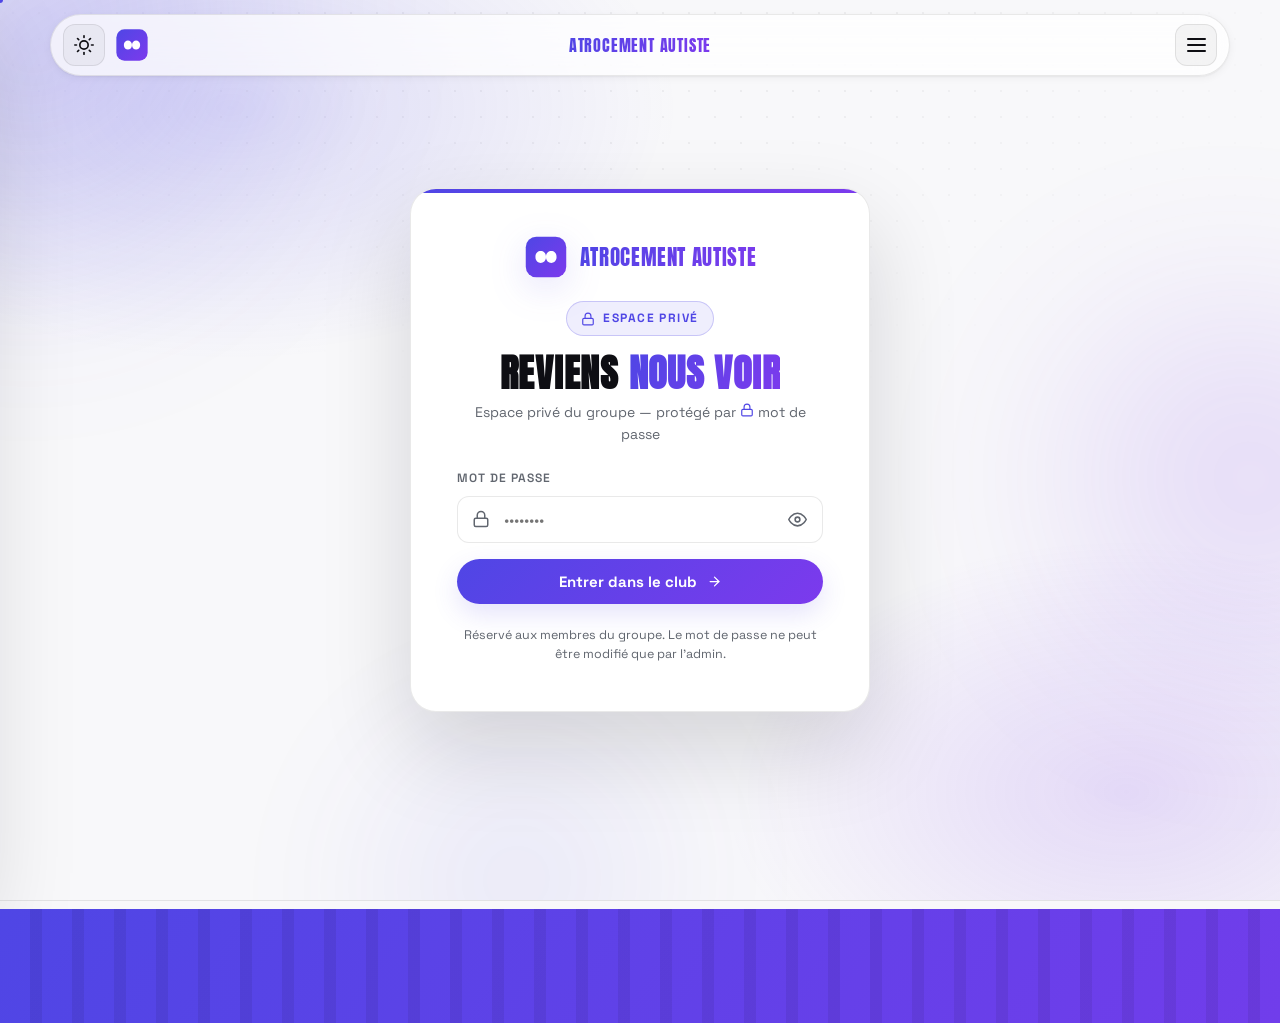
==== commit 1d6f908f: "Add files via upload" ====
--- a/index.html
+++ b/index.html
@@ -88,6 +88,9 @@
     <div class="menu-item"><a class="menu-link" href="actualites.html"><span class="idx">04</span>Fil d'actualité</a></div>
     <div class="menu-item"><a class="menu-link" href="coffre.html"><span class="idx">05</span>Coffre-fort</a></div>
     <div class="menu-item"><a class="menu-link" href="ludique.html"><span class="idx">06</span>Ludique &amp; Divertissement</a></div>
+    <div class="menu-item"><a class="menu-link" href="sondages.html"><span class="idx">07</span>Sondages &amp; Votes</a></div>
+    <div class="menu-item"><a class="menu-link" href="jeux.html"><span class="idx">08</span>Jeux &amp; Addiction</a></div>
+    <div class="menu-item"><a class="menu-link" href="mentions.html"><span class="idx">09</span>Mentions légales</a></div>
   </div>
   <div class="menu-foot">
     <button class="btn sm" id="logout-btn">Se déconnecter <span data-icon="arrow"></span></button>
@@ -112,9 +115,8 @@
       </div>
 
       <span class="hero-kicker" data-reveal>Espace privé du groupe</span>
-      <h1 class="hero-title" aria-label="Atrocement Autiste">
-        <span class="line" data-reveal="clip">Atrocement</span>
-        <span class="line" data-reveal="clip" style="--d:.12s"><span class="grad">Autiste</span></span>
+      <h1 class="hero-title" id="hero-type" aria-label="Atrocement Autiste">
+        <span class="line type-line" data-reveal="clip"><span class="type-wrap"><span class="type-text" id="type-text">Atrocement Autiste</span><span class="type-caret" aria-hidden="true"></span></span></span>
       </h1>
       <p class="hero-sub" data-reveal style="--d:.25s">
         L'espace privé du groupe. Archives, défis, actu, trésor caché et jeux — tout est là, pour nous, rien que pour nous.
@@ -165,7 +167,7 @@
       <span class="section-kicker" data-reveal>Le coin à nous</span>
       <h2 class="h2" data-reveal>Qu'est-ce qu'on <span class="grad">trouve ici ?</span></h2>
       <p class="lead" data-reveal style="--d:.1s">
-        Six espaces pensés pour le groupe : garder nos souvenirs, se lancer des défis, suivre l'actu, cacher nos trésors et se marrer.
+        Sept espaces pensés pour le groupe : garder nos souvenirs, se lancer des défis, suivre l'actu, cacher nos trésors et se marrer.
       </p>
 
       <div class="grid" style="margin-top:50px;">
@@ -205,6 +207,30 @@
           <h3>Playlist commune</h3>
           <p>Chacun ajoute ses sons, on vote pour les meilleurs. Le son du groupe.</p>
         </a>
+        <a class="card col-3 hover-accent" href="jeux.html" data-reveal style="--d:.16s">
+          <span class="arrow" data-icon="arrow"></span>
+          <span class="card-icon" data-icon="gamepad"></span>
+          <h3>Jeux &amp; Addiction</h3>
+          <p>Le blackjack du groupe. 100% virtuel, 0€ engagé, addiction garantie.</p>
+        </a>
+      </div>
+    </div>
+  </section>
+
+  <section class="section" style="padding-top:0;">
+    <div class="container">
+      <span class="section-kicker" data-reveal>Nos souvenirs</span>
+      <h2 class="h2" data-reveal>La mosaïque du <span class="grad">groupe</span></h2>
+      <p class="lead" data-reveal style="--d:.1s">
+        Un aperçu des photos partagées. Survole-les, elles te racontent un souvenir.
+      </p>
+      <div class="mosaic" id="mosaic-grid" data-reveal style="--d:.15s"></div>
+      <div class="empty" id="mosaic-empty" style="display:none;">
+        <div class="big">📸</div>
+        Aucune photo partagée pour l'instant.
+      </div>
+      <div style="text-align:center; margin-top:30px;" data-reveal>
+        <a class="btn ghost" href="archives.html">Voir les archives <span data-icon="arrow"></span></a>
       </div>
     </div>
   </section>
@@ -243,9 +269,9 @@
             </div>
             <div class="code-body">
               <div class="ln"><span class="no">01</span><span>$ <span class="fn">install</span> --site <span class="st">"atrocement-autiste"</span></span></div>
-              <div class="ln"><span class="no">02</span><span><span class="cm"># 6 espaces · 1 mot de passe · 0 pitié</span></span></div>
-              <div class="ln"><span class="no">03</span><span><span class="kw">✓</span> archives <span class="kw">✓</span> defis <span class="kw">✓</span> actu</span></div>
-              <div class="ln"><span class="no">04</span><span><span class="kw">✓</span> coffre-fort <span class="kw">✓</span> ludique <span class="kw">✓</span> playlist</span></div>
+              <div class="ln"><span class="no">02</span><span><span class="cm"># 7 espaces · 1 mot de passe · 0 pitié</span></span></div>
+              <div class="ln"><span class="no">03</span><span><span class="kw">✓</span> archives <span class="kw">✓</span> defis <span class="kw">✓</span> actu <span class="kw">✓</span> coffre-fort</span></div>
+              <div class="ln"><span class="no">04</span><span><span class="kw">✓</span> ludique <span class="kw">✓</span> jeux <span class="kw">✓</span> playlist</span></div>
               <div class="ln"><span class="no">05</span><span></span></div>
               <div class="ln"><span class="no">06</span><span>Status : <span class="st">"increvable"</span> — <span class="pn">Infinity</span> fous rires<span class="caret-line"></span></span></div>
             </div>
@@ -305,11 +331,16 @@
 
 <footer style="border-top:1px solid var(--line); padding:34px clamp(18px,4vw,44px); text-align:center; color:var(--text-dim); font-size:13px;">
   <p>Atrocement Autiste — fait par le groupe, pour le groupe. © 2026</p>
+  <nav class="footer-links">
+    <a href="sondages.html">Sondages</a>
+    <a href="mentions.html">Mentions légales</a>
+  </nav>
 </footer>
 
 <div class="toasts"></div>
 
 <script src="js/store.js"></script>
 <script src="js/app.js"></script>
+<script src="js/mosaic.js"></script>
 </body>
 </html>
--- a/css/styles.css
+++ b/css/styles.css
@@ -314,11 +314,24 @@
 
 .hero-title {
   font-family: var(--font-display); font-weight: 400;
-  font-size: clamp(64px, 15vw, 190px);
+  font-size: clamp(40px, 14vw, 190px);
   line-height: .9; text-transform: uppercase; letter-spacing: .01em;
   overflow: hidden;
 }
 .hero-title .line { display: block; }
+.hero-title .type-line { display: block; }
+.hero-title .type-wrap { display: inline-block; max-width: 100%; }
+.hero-title .type-text {
+  background: linear-gradient(115deg, var(--accent1) 10%, var(--accent2) 60%, var(--accent1) 110%);
+  background-size: 220% 100%;
+  -webkit-background-clip: text; background-clip: text; color: transparent;
+  animation: gradShift 6s ease infinite;
+}
+.hero-title .type-caret {
+  display: inline-block; width: .09em; min-width: 4px; height: .92em;
+  margin-left: 8px; vertical-align: -0.06em; border-radius: 3px;
+  background: var(--accent1); animation: caretBlink 1.1s steps(1) infinite;
+}
 .hero-title .grad {
   background: linear-gradient(115deg, var(--accent1) 10%, var(--accent2) 60%, var(--accent1) 110%);
   background-size: 220% 100%;
@@ -709,6 +722,40 @@
 }
 .stat-label { color: var(--text-dim); font-size: 13px; }
 
+/* podium / classement défis */
+.podium { display: grid; grid-template-columns: repeat(3, 1fr); gap: 16px; align-items: end; margin-top: 42px; }
+.podium-cell { display: flex; flex-direction: column; align-items: center; text-align: center; min-width: 0; }
+.podium-bar {
+  position: relative; width: 100%; max-width: 150px; height: 96px;
+  border-radius: 16px 16px 0 0;
+  background: linear-gradient(180deg, var(--accent1), var(--accent2));
+  box-shadow: 0 18px 44px var(--glow);
+  opacity: .92;
+}
+.podium-cell.first .podium-bar { height: 150px; }
+.podium-cell:nth-child(3) .podium-bar { height: 74px; background: linear-gradient(180deg, var(--accent2), color-mix(in srgb, var(--accent2) 55%, transparent)); }
+.podium-cell.empty .podium-bar { background: var(--bg-soft); border: 1px dashed var(--line-strong); box-shadow: none; }
+.podium-medal {
+  position: absolute; top: -34px; left: 50%; transform: translateX(-50%);
+  font-size: 34px; filter: drop-shadow(0 6px 12px rgba(10, 13, 18, .25));
+}
+.podium-name { margin-top: 14px; font-weight: 700; font-size: 15px; max-width: 100%; overflow-wrap: anywhere; }
+.podium-count { color: var(--text-dim); font-size: 13px; margin-top: 2px; }
+
+.rank-list { margin: 42px auto 0; max-width: 640px; display: flex; flex-direction: column; gap: 8px; }
+.rank-row {
+  display: flex; align-items: center; gap: 14px;
+  padding: 12px 16px; background: var(--bg-card); border: 1px solid var(--line);
+  border-radius: var(--radius-sm); box-shadow: var(--shadow-sm);
+  animation: itemIn .4s var(--ease) both;
+}
+.rank-idx {
+  font-family: var(--font-mono); font-size: 13px; font-weight: 700;
+  color: var(--accent1); min-width: 26px; flex-shrink: 0;
+}
+.rank-name { flex: 1; font-weight: 700; overflow-wrap: anywhere; }
+.rank-count { color: var(--text-dim); font-size: 13px; flex-shrink: 0; }
+
 .gallery { display: grid; grid-template-columns: repeat(auto-fill, minmax(240px, 1fr)); gap: 18px; }
 .gallery .media {
   aspect-ratio: 1/1; border-radius: var(--radius); overflow: hidden; position: relative;
@@ -733,6 +780,240 @@
   display: grid; place-items: center;
   background: linear-gradient(135deg, color-mix(in srgb, var(--accent1) 12%, transparent), color-mix(in srgb, var(--accent2) 10%, transparent));
 }
+
+/* mosaïque de photos (accueil) */
+.mosaic {
+  display: grid; grid-template-columns: repeat(4, 1fr);
+  grid-auto-rows: 118px; grid-auto-flow: dense; gap: 10px; margin-top: 46px;
+}
+.mosaic .tile {
+  position: relative; display: block; overflow: hidden;
+  border-radius: var(--radius-sm); border: 1px solid var(--line);
+  background: var(--bg-soft); box-shadow: var(--shadow-sm);
+}
+.mosaic .tile img {
+  width: 100%; height: 100%; object-fit: cover;
+  transition: transform .6s var(--ease), filter .5s;
+}
+.mosaic .tile:hover img { transform: scale(1.08); }
+.mosaic .tile .cap {
+  position: absolute; inset: auto 0 0 0; padding: 22px 12px 9px;
+  background: linear-gradient(transparent, rgba(10, 13, 18, .82));
+  color: #fff; font-size: 12.5px; font-weight: 600;
+  opacity: 0; transform: translateY(8px); transition: opacity .35s, transform .35s;
+  white-space: nowrap; overflow: hidden; text-overflow: ellipsis;
+}
+.mosaic .tile:hover .cap { opacity: 1; transform: none; }
+.mosaic .tile.big { grid-column: span 2; grid-row: span 2; }
+.mosaic .tile.wide { grid-column: span 2; }
+.mosaic .tile.tall { grid-row: span 2; }
+
+/* nouveaux outils de la boîte à outils */
+.timer-display {
+  font-family: var(--font-display); font-size: clamp(30px, 5vw, 40px);
+  letter-spacing: .02em; text-align: center; line-height: 1;
+  padding: 16px 8px; margin-bottom: 14px; border-radius: var(--radius-sm);
+  background: var(--bg-soft); border: 1px solid var(--line); color: var(--text);
+  font-variant-numeric: tabular-nums;
+}
+.timer-display.finished { color: var(--accent1); animation: gradShift 6s ease infinite; }
+.tool-msg {
+  text-align: center; min-height: 2.8em; font-size: 15px; line-height: 1.45;
+  color: var(--text); font-weight: 600; margin-bottom: 14px;
+}
+.pfc-btns { display: flex; gap: 10px; justify-content: center; margin: 14px 0; }
+.pfc-btn {
+  width: 62px; height: 62px; font-size: 28px; border-radius: var(--radius-sm);
+  border: 1px solid var(--line); background: var(--bg-soft); cursor: pointer;
+  transition: transform .15s var(--ease), border-color .2s, background .2s;
+}
+.pfc-btn:hover { transform: translateY(-3px) scale(1.06); border-color: var(--accent1); }
+.card-view {
+  width: 84px; height: 122px; margin: 0 auto 14px; border-radius: 12px;
+  background: #fff; color: #17181d; display: flex; align-items: center; justify-content: center;
+  font-size: 44px; font-weight: 800; box-shadow: var(--shadow-lg); border: 1px solid var(--line);
+}
+.card-view.flip { animation: cardFlip .5s var(--ease); }
+@keyframes cardFlip { 0% { transform: rotateY(0) scale(1); } 50% { transform: rotateY(90deg) scale(.92); } 100% { transform: rotateY(0) scale(1); } }
+.team-grid { display: grid; grid-template-columns: 1fr 1fr; gap: 10px; }
+.team-box {
+  background: var(--bg-soft); border: 1px solid var(--line);
+  border-radius: var(--radius-sm); padding: 12px;
+}
+.team-title {
+  font-family: var(--font-display); text-transform: uppercase; font-size: 14px;
+  letter-spacing: .03em; margin-bottom: 8px; color: var(--text);
+}
+.team-box .chips { margin: 0; justify-content: flex-start; }
+
+/* blackjack */
+.bj-balance {
+  display: flex; align-items: baseline; gap: 10px; justify-content: flex-end;
+  margin-bottom: 14px; color: var(--text-dim); font-size: 14px;
+}
+.bj-balance strong { color: var(--text); font-size: 26px; font-family: var(--font-display); font-weight: 400; }
+.bj-table {
+  display: grid; grid-template-columns: 1fr auto 1fr; gap: 10px; align-items: center;
+  background: var(--bg-soft); border: 1px solid var(--line); border-radius: var(--radius-sm);
+  padding: 20px 14px; margin-bottom: 16px;
+}
+.bj-side { text-align: center; }
+.bj-label {
+  font-family: var(--font-display); text-transform: uppercase; font-size: 12px;
+  letter-spacing: .08em; color: var(--text-dim);
+}
+.bj-hand { display: flex; gap: 6px; min-height: 88px; align-items: center; justify-content: center; flex-wrap: wrap; margin: 10px 0 6px; }
+.bj-card {
+  width: 50px; height: 74px; border-radius: 8px; background: #fff; color: #17181d;
+  display: flex; flex-direction: column; align-items: center; justify-content: center;
+  box-shadow: var(--shadow-md); border: 1px solid rgba(0, 0, 0, .08);
+  animation: cardIn .3s var(--ease) backwards;
+}
+@keyframes cardIn { from { transform: translateY(10px) scale(.9); opacity: 0; } }
+.bj-card.red { color: #e11d48; }
+.bj-card .bc-v { font-size: 14px; font-weight: 800; line-height: 1; }
+.bj-card .bc-s { font-size: 22px; line-height: 1.1; }
+.bj-card.back { background: linear-gradient(135deg, var(--accent1), var(--accent2)); border: none; }
+.bj-total { font-weight: 800; font-size: 18px; min-height: 1.2em; }
+.bj-vs {
+  font-family: var(--font-display); font-size: 15px; letter-spacing: .1em;
+  color: var(--text-dim); text-transform: uppercase;
+}
+.bj-status {
+  text-align: center; padding: 12px; border-radius: var(--radius-sm);
+  background: var(--bg-soft); border: 1px solid var(--line);
+  margin-bottom: 16px; font-size: 14px; color: var(--text);
+  display: flex; flex-direction: column; gap: 3px; min-height: 58px; justify-content: center;
+}
+.bj-status-title { font-weight: 800; font-size: 16px; }
+.bj-status-sub { color: var(--text-dim); font-size: 12.5px; }
+.bj-bets {
+  display: flex; align-items: center; gap: 8px; flex-wrap: wrap;
+  background: var(--bg-soft); border: 1px solid var(--line); border-radius: var(--radius-sm);
+  padding: 10px 12px; margin-bottom: 14px;
+}
+.bj-bet-num { font-family: var(--font-display); font-size: 22px; font-weight: 400; min-width: 34px; text-align: center; }
+.bj-chips { margin: 0; }
+.chip-bet {
+  width: 38px; height: 38px; border-radius: 50%; border: 2px solid var(--line);
+  background: var(--card); color: var(--text); font-weight: 800; font-size: 12.5px;
+  cursor: pointer; transition: transform .15s var(--ease), border-color .2s;
+}
+.chip-bet:hover { transform: translateY(-2px); border-color: var(--accent1); }
+.chip-bet:disabled { opacity: .4; cursor: default; transform: none; }
+.bj-actions { display: flex; gap: 10px; flex-wrap: wrap; }
+.bj-rules { margin-top: 22px; }
+.bj-rules h4 { font-family: var(--font-display); text-transform: uppercase; font-size: 14px; letter-spacing: .04em; margin-bottom: 8px; }
+.bj-rules ul { margin: 0 0 8px 18px; color: var(--text-dim); font-size: 13.5px; line-height: 1.7; }
+.bj-rules .muted { font-size: 12.5px; }
+
+/* compteur d'addiction */
+.addict-track {
+  height: 18px; border-radius: 999px; overflow: hidden;
+  background: var(--bg-soft); border: 1px solid var(--line);
+}
+.addict-bar {
+  height: 100%; width: 4%; border-radius: 999px;
+  background: linear-gradient(90deg, var(--accent1), var(--accent2));
+  transition: width .8s var(--ease);
+}
+.addict-label { margin-top: 12px; font-weight: 700; font-size: 15px; text-align: center; }
+.addict-count { color: var(--text-dim); font-size: 12.5px; text-align: center; margin-top: 3px; }
+
+/* cagnotte commune */
+.wallet-card { padding: 20px 26px; }
+.wallet-inner { display: flex; align-items: center; gap: 18px; flex-wrap: wrap; }
+.wallet-text { flex: 1; min-width: 180px; }
+.wallet-text h3 { margin-bottom: 3px; font-size: 17px; }
+.wallet-text p { font-size: 13px; margin: 0; }
+.wallet-card .card-icon { margin: 0; }
+.wallet-amount {
+  display: flex; align-items: baseline; gap: 9px;
+  color: var(--text-dim); font-size: 13px;
+}
+.wallet-amount strong {
+  color: var(--text); font-size: 30px;
+  font-family: var(--font-display); font-weight: 400;
+}
+
+/* machines à sous */
+.slot-machine {
+  background: var(--bg-soft); border: 1px solid var(--line); border-radius: var(--radius-sm);
+  padding: 18px 12px 14px; margin-bottom: 14px; text-align: center;
+}
+.slot-reels { display: flex; gap: 10px; justify-content: center; margin-bottom: 12px; }
+.slot-reel {
+  width: 62px; height: 62px; border-radius: 12px; display: grid; place-items: center;
+  font-size: 32px; background: #fff; border: 1px solid rgba(0, 0, 0, .08);
+  box-shadow: var(--shadow-sm); transition: transform .15s var(--ease);
+}
+.slot-reel.spinning { animation: slotShake .12s linear infinite; }
+@keyframes slotShake {
+  0% { transform: translateY(-3px); }
+  50% { transform: translateY(3px); }
+  100% { transform: translateY(-3px); }
+}
+.slot-payout {
+  min-height: 42px; display: grid; place-items: center; text-align: center;
+  padding: 8px 10px; font-size: 13.5px; color: var(--text);
+  background: var(--bg-soft); border: 1px solid var(--line); border-radius: var(--radius-sm);
+  margin-bottom: 12px;
+}
+.slot-bets { margin-bottom: 12px; }
+
+/* ticket à gratter */
+.scratch-info {
+  background: var(--bg-soft); border: 1px solid var(--line); border-radius: var(--radius-sm);
+  padding: 12px; text-align: center; margin-bottom: 14px; font-size: 13.5px; color: var(--text-dim);
+}
+.scratch-info strong { color: var(--text); }
+.scratch-grid { display: grid; grid-template-columns: repeat(3, 1fr); gap: 8px; margin-bottom: 12px; }
+.scratch-tile {
+  aspect-ratio: 1; border-radius: 10px; font-size: 26px; cursor: pointer;
+  background: linear-gradient(135deg, var(--accent1), var(--accent2));
+  color: transparent; border: none;
+  transition: transform .15s var(--ease);
+}
+.scratch-tile:hover { transform: translateY(-2px); }
+.scratch-tile.revealed {
+  background: var(--bg-soft); border: 1px solid var(--line);
+  color: var(--text); cursor: default; transform: none;
+}
+
+/* roulette */
+.rt-board { display: grid; grid-template-columns: repeat(6, 1fr); gap: 6px; margin-bottom: 12px; }
+.rt-cell {
+  aspect-ratio: 1; border-radius: 8px; border: none; cursor: pointer;
+  font-weight: 800; font-size: 13.5px; color: #fff; display: grid; place-items: center;
+  transition: transform .15s var(--ease);
+}
+.rt-cell:hover { transform: translateY(-2px); }
+.rt-cell.green { background: #16a34a; }
+.rt-cell.red { background: #e11d48; }
+.rt-cell.black { background: #26272d; }
+.rt-cell.selected { outline: 3px solid var(--accent1); outline-offset: 2px; }
+.rt-cell.win { animation: winPulse .55s var(--ease) 3; }
+@keyframes winPulse {
+  0% { box-shadow: 0 0 0 0 var(--accent1); }
+  100% { box-shadow: 0 0 0 16px transparent; }
+}
+.rt-bet-types { display: flex; align-items: center; gap: 8px; flex-wrap: wrap; margin-bottom: 12px; }
+.rt-hint { font-size: 12.5px; color: var(--text-dim); }
+
+/* mentions légales */
+.legal-section h3 {
+  font-family: var(--font-display); text-transform: uppercase; font-size: 17px;
+  letter-spacing: .03em; font-weight: 400; margin-bottom: 10px;
+}
+.legal-section p, .legal-section li { color: var(--text-dim); font-size: 14.5px; line-height: 1.7; }
+.legal-section ul { margin: 8px 0 0; padding-left: 20px; display: grid; gap: 6px; }
+.legal-section .muted { color: var(--text-dim); opacity: .75; font-size: 12.5px; }
+.legal-card { display: grid; gap: 26px; }
+
+/* liens footer */
+.footer-links { margin-top: 14px; display: flex; gap: 20px; justify-content: center; flex-wrap: wrap; }
+.footer-links a { color: var(--text-dim); text-decoration: underline; text-underline-offset: 3px; transition: color .3s; }
+.footer-links a:hover { color: var(--accent1); }
 
 /* fichiers / icones de type */
 .file-icon {
@@ -802,6 +1083,18 @@
   width: 18px; height: 18px; border-radius: 50%; transition: all .2s;
 }
 .chip button:hover { background: #f43f5e; color: #fff; }
+.chip-dot {
+  width: 9px; height: 9px; border-radius: 50%; display: inline-block; flex: none;
+  box-shadow: 0 0 0 2px color-mix(in srgb, var(--bg-card) 75%, transparent);
+}
+.wheel-label {
+  position: absolute; left: 50%; top: 50%;
+  font-weight: 800; text-transform: uppercase;
+  letter-spacing: .03em; line-height: 1; white-space: nowrap;
+  text-shadow: 0 1px 2px rgba(10, 13, 18, .25);
+  max-width: 34%; overflow: hidden;
+  pointer-events: none; user-select: none;
+}
 
 /* dés / pile ou face */
 .dice-stage { display: flex; align-items: center; justify-content: center; min-height: 140px; }
@@ -816,7 +1109,41 @@
 .die-grid { display: grid; grid-template-columns: repeat(3, 1fr); grid-template-rows: repeat(3, 1fr); gap: 8px; width: 66%; height: 66%; }
 .die-grid .pip { align-self: center; justify-self: center; }
 .die.rolling { animation: diceShake .5s ease; }
-.die.flipping { animation: coinFlip 1s var(--ease); }
+
+/* pièce pile ou face */
+.coin { width: 120px; height: 120px; perspective: 800px; }
+.coin-inner {
+  width: 100%; height: 100%; position: relative;
+  transform-style: preserve-3d;
+  transition: transform .6s var(--ease);
+}
+.coin.is-face .coin-inner { transform: rotateY(180deg); }
+.coin.flipping .coin-inner { animation: coinFlip 1s var(--ease); }
+.coin-face {
+  position: absolute; inset: 0; border-radius: 50%;
+  backface-visibility: hidden; -webkit-backface-visibility: hidden;
+  display: grid; place-items: center;
+  border: 4px solid rgba(255, 255, 255, .35);
+  box-shadow: 0 20px 50px var(--glow), inset 0 0 18px rgba(120, 60, 0, .28);
+}
+.coin-front {
+  background: radial-gradient(circle at 32% 28%, #ffe9b8, #f0b23a 68%, #d8941f);
+  color: #7a4d08;
+}
+.coin-back {
+  background: radial-gradient(circle at 32% 28%, #ffd7c2, #f0833a 68%, #d9621a);
+  color: #7a2c08;
+  transform: rotateY(180deg);
+}
+.coin-face span {
+  font-family: var(--font-display); font-size: 46px; line-height: 1;
+  text-shadow: 0 2px 0 rgba(255, 255, 255, .35);
+}
+.coin-face small {
+  position: absolute; bottom: 22px;
+  font-size: 10px; font-weight: 700; letter-spacing: .16em; text-transform: uppercase;
+  opacity: .75;
+}
 @keyframes coinFlip {
   0% { transform: rotateY(0) scaleY(1); }
   25% { transform: rotateY(180deg) scaleY(.75); }
@@ -909,28 +1236,59 @@
 @media (max-width: 1024px) {
   .col-3 { grid-column: span 6; }
   .col-4 { grid-column: span 6; }
+  .mosaic { grid-template-columns: repeat(3, 1fr); grid-auto-rows: 104px; }
+  .hero-title { font-size: clamp(40px, 12vw, 150px); }
+  .marquee-track span { font-size: clamp(18px, 3vw, 26px); }
 }
 
 @media (max-width: 768px) {
   .nav { top: 10px; }
-  .col-3, .col-4, .col-6, .col-8 { grid-column: span 12; }
+  .col-3, .col-4, .col-5, .col-6, .col-7, .col-8 { grid-column: span 12; }
   .grid { gap: 16px; }
   .card { padding: 20px; }
   .steps { grid-template-columns: 1fr; }
-  .menu { padding: 78px 22px; }
+  .menu { padding: 78px 22px; overflow-y: auto; }
   .menu-foot { gap: 10px; }
   .gallery { grid-template-columns: repeat(auto-fill, minmax(150px, 1fr)); gap: 12px; }
+  .gallery .media .cap { padding: 20px 10px 10px; font-size: 12px; }
   .hero { min-height: 100svh; padding-top: 120px; }
   .hero-logo, .hero-emblem .logo-badge { width: 60px; height: 60px; }
   .toasts { left: 22px; right: 22px; max-width: none; }
   .blobs .blob { opacity: .18; }
+  .mosaic { grid-template-columns: repeat(2, 1fr); grid-auto-rows: 88px; gap: 8px; }
+  .page-head { padding-top: 112px; }
+  .lead { font-size: 15px; }
+  .mosaic { grid-template-columns: repeat(4, 1fr); grid-auto-rows: 96px; gap: 6px; }
+  .mosaic .tile img { object-fit: contain; padding: 4px; background: var(--bg-soft); }
+  .mosaic .tile:hover img { transform: none; }
+  .mosaic .tile.big, .mosaic .tile.wide { grid-column: span 2; }
+  .mosaic .tile.big, .mosaic .tile.tall { grid-row: span 2; }
 }
 
 @media (max-width: 480px) {
+  .nav { padding: 0 10px; }
+  .nav-inner { padding: 8px 10px; }
+  .nav-center { font-size: 11px; letter-spacing: .03em; }
   .hero-sub { font-size: 15px; }
   .hero-cta .btn { width: 100%; }
   .toolbar .input { min-width: 100%; }
   .theme-panel { width: min(320px, 94vw); }
+  .code-card .code-head { padding: 11px 12px; }
+  .code-card .code-body { font-size: 11.5px; padding: 14px 12px; }
+  .code-card .code-body .ln { gap: 10px; }
+  .code-card .code-head .t { margin-left: 6px; }
+  .list-item { padding: 11px 12px; gap: 10px; }
+  .h2 { font-size: clamp(30px, 9.5vw, 40px); }
+  .hero-title { font-size: clamp(34px, 15vw, 56px); }
+  .hero-kicker { font-size: 10.5px; padding: 7px 13px; }
+  .mosaic { grid-auto-rows: 72px; gap: 5px; }
+  .mosaic .tile img { padding: 2px; }
+  .podium { gap: 10px; }
+  .marquee { padding: 14px 0; }
+  .marquee-track span { font-size: 18px; }
+  .roulette { width: min(250px, 74vw); height: min(250px, 74vw); }
+  .legal-card { gap: 20px; }
+  .team-grid { grid-template-columns: 1fr; }
 }
 
 @media (prefers-reduced-motion: reduce) {
